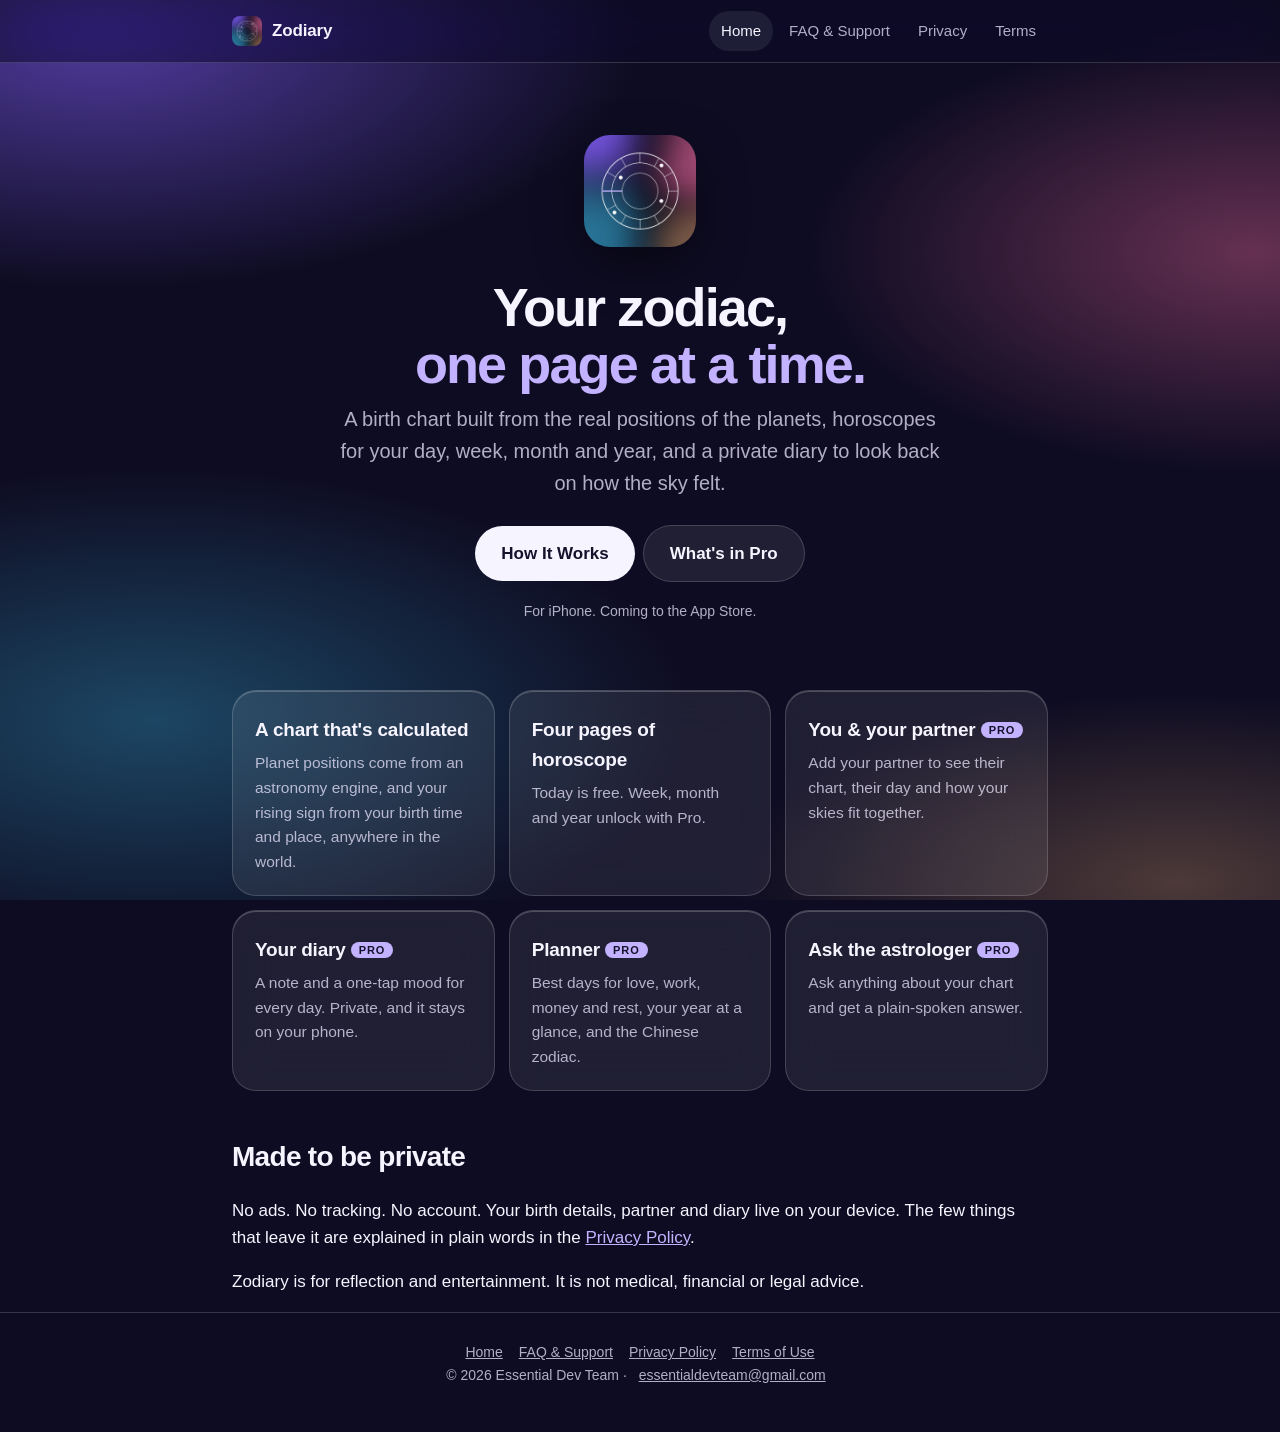
==== index.html @ e6db09e1 "Zodiary website: home, privacy policy, terms, FAQ and support Co-Authored-By: Claude Sonnet 5.5 <nor" ====
<!doctype html>
<html lang="en"><head><meta charset="utf-8"><meta name="viewport" content="width=device-width, initial-scale=1">
<title>Zodiary: your zodiac, one page at a time</title><meta name="description" content="Birth chart, daily, weekly, monthly and yearly horoscopes, compatibility with your partner, and a private daily diary. For iPhone.">
<meta name="color-scheme" content="dark"><meta name="theme-color" content="#0e0c22">
<link rel="icon" href="favicon.png"><link rel="apple-touch-icon" href="icon.png"><link rel="stylesheet" href="style.css">
</head><body>
<header class="top"><div class="wrap"><a class="brand" href="index.html"><img src="icon.png" alt=""><span>Zodiary</span></a><nav><a href="index.html" class=on>Home</a><a href="faq.html">FAQ & Support</a><a href="privacy.html">Privacy</a><a href="terms.html">Terms</a></nav></div></header>

<main class="wrap">
<div class="hero"><img class="icon" src="icon.png" alt="Zodiary app icon">
<h1>Your zodiac,<span>one page at a time.</span></h1>
<p class="lead">A birth chart built from the real positions of the planets, horoscopes for your day, week, month and year, and a private diary to look back on how the sky felt.</p>
<a class="btn" href="faq.html">How It Works</a><a class="btn ghost" href="faq.html#pro">What's in Pro</a>
<p class="note">For iPhone. Coming to the App Store.</p></div>
<section><div class="grid">
<div class="card"><h3>A chart that's calculated</h3><p>Planet positions come from an astronomy engine, and your rising sign from your birth time and place, anywhere in the world.</p></div>
<div class="card"><h3>Four pages of horoscope</h3><p>Today is free. Week, month and year unlock with Pro.</p></div>
<div class="card"><h3>You &amp; your partner <span class="pro">PRO</span></h3><p>Add your partner to see their chart, their day and how your skies fit together.</p></div>
<div class="card"><h3>Your diary <span class="pro">PRO</span></h3><p>A note and a one-tap mood for every day. Private, and it stays on your phone.</p></div>
<div class="card"><h3>Planner <span class="pro">PRO</span></h3><p>Best days for love, work, money and rest, your year at a glance, and the Chinese zodiac.</p></div>
<div class="card"><h3>Ask the astrologer <span class="pro">PRO</span></h3><p>Ask anything about your chart and get a plain-spoken answer.</p></div>
</div>
<h2>Made to be private</h2>
<p>No ads. No tracking. No account. Your birth details, partner and diary live on your device. The few things that leave it are explained in plain words in the <a href="privacy.html">Privacy Policy</a>.</p>
<p>Zodiary is for reflection and entertainment. It is not medical, financial or legal advice.</p>
</section></main>
<footer><div class="wrap"><a href="index.html">Home</a><a href="faq.html">FAQ &amp; Support</a><a href="privacy.html">Privacy Policy</a><a href="terms.html">Terms of Use</a><br>© 2026 Essential Dev Team · <a href="mailto:essentialdevteam@gmail.com">essentialdevteam@gmail.com</a></div></footer>
</body></html>
---- style.css ----
:root{--bg:#0e0c22;--ink:#f6f4ff;--mute:rgba(236,232,255,.74);--line:rgba(255,255,255,.16);--card:rgba(255,255,255,.08);--acc:#c3b2ff;--accInk:#15122b}
*{box-sizing:border-box}html{scroll-behavior:smooth}
body{margin:0;color:var(--ink);font:17px/1.6 -apple-system,BlinkMacSystemFont,"SF Pro Text","Segoe UI",Roboto,sans-serif;background:var(--bg);min-height:100vh;
background-image:radial-gradient(60% 40% at 8% 4%,rgba(132,96,255,.55),transparent 70%),radial-gradient(50% 35% at 98% 28%,rgba(255,112,166,.36),transparent 70%),radial-gradient(60% 40% at 12% 80%,rgba(56,182,226,.34),transparent 70%),radial-gradient(50% 30% at 92% 98%,rgba(255,186,120,.26),transparent 70%);background-attachment:fixed}
a{color:var(--acc)}a:hover{opacity:.85}
.wrap{max-width:860px;margin:0 auto;padding:0 22px}
header.top{position:sticky;top:0;z-index:10;backdrop-filter:blur(22px) saturate(170%);-webkit-backdrop-filter:blur(22px) saturate(170%);background:rgba(14,12,34,.55);border-bottom:1px solid var(--line)}
header.top .wrap{display:flex;align-items:center;justify-content:space-between;gap:14px;height:62px}
.brand{display:flex;align-items:center;gap:10px;color:var(--ink);text-decoration:none;font-weight:650;letter-spacing:-.01em}
.brand img{width:30px;height:30px;border-radius:8px}
nav{display:flex;gap:4px;flex-wrap:wrap}nav a{color:var(--mute);text-decoration:none;padding:8px 12px;border-radius:999px;font-size:15px}
nav a.on,nav a:hover{color:var(--ink);background:var(--card)}
.hero{text-align:center;padding:72px 0 36px}
.hero .icon{width:112px;height:112px;border-radius:26px;box-shadow:0 18px 50px rgba(0,0,0,.45)}
h1{font-size:clamp(34px,6vw,54px);line-height:1.05;letter-spacing:-.035em;margin:24px 0 10px}
h1 span{display:block;color:var(--acc)}
.lead{font-size:20px;color:var(--mute);max-width:620px;margin:0 auto 26px}
.btn{display:inline-block;padding:14px 26px;border-radius:999px;background:var(--ink);color:var(--accInk);font-weight:650;text-decoration:none}
.btn.ghost{background:var(--card);color:var(--ink);border:1px solid var(--line);margin-left:8px}
.note{color:var(--mute);font-size:14px;margin-top:18px}
.grid{display:grid;grid-template-columns:repeat(auto-fit,minmax(240px,1fr));gap:14px;margin:18px 0 40px}
.card{background:var(--card);border:1px solid var(--line);border-radius:24px;padding:20px 22px;backdrop-filter:blur(20px);-webkit-backdrop-filter:blur(20px);box-shadow:inset 0 1px 0 rgba(255,255,255,.22)}
.card h3{margin:.2em 0 .3em;font-size:19px;letter-spacing:-.01em}.card p{margin:0;color:var(--mute);font-size:15.5px}
.pro{font-size:11px;font-weight:700;letter-spacing:.08em;padding:2px 8px;border-radius:999px;background:var(--acc);color:var(--accInk);vertical-align:middle}
h2{font-size:28px;letter-spacing:-.025em;margin:44px 0 12px}
main.doc{padding:44px 0 70px}main.doc h1{font-size:40px;margin:0 0 6px}main.doc h2{font-size:22px;margin:34px 0 8px;letter-spacing:-.015em}
main.doc p,main.doc li{color:rgba(246,244,255,.9)}main.doc li{margin:5px 0}
.meta{color:var(--mute);font-size:14px;margin:0 0 24px}
table{width:100%;border-collapse:collapse;margin:12px 0;font-size:15px}th,td{text-align:left;padding:10px 12px;border-bottom:1px solid var(--line);vertical-align:top}th{color:var(--mute);font-weight:600}
details{background:var(--card);border:1px solid var(--line);border-radius:18px;padding:4px 18px;margin:10px 0}
summary{cursor:pointer;font-weight:620;padding:14px 0;list-style:none}summary::-webkit-details-marker{display:none}
summary::after{content:"+";float:right;color:var(--acc);font-size:22px;line-height:1}details[open] summary::after{content:"–"}
details p{margin:0 0 16px;color:var(--mute)}
.toc{display:flex;flex-wrap:wrap;gap:8px;margin:0 0 20px}.toc a{font-size:14px;padding:6px 12px;border-radius:999px;background:var(--card);border:1px solid var(--line);text-decoration:none;color:var(--ink)}
footer{border-top:1px solid var(--line);padding:28px 0 46px;color:var(--mute);font-size:14px;text-align:center}footer a{color:var(--mute);margin:0 8px}
code{background:rgba(255,255,255,.1);padding:2px 6px;border-radius:6px;font-size:.92em}
@media (max-width:560px){nav a{padding:6px 9px;font-size:14px}.hero{padding-top:48px}.btn.ghost{margin:10px 0 0}}
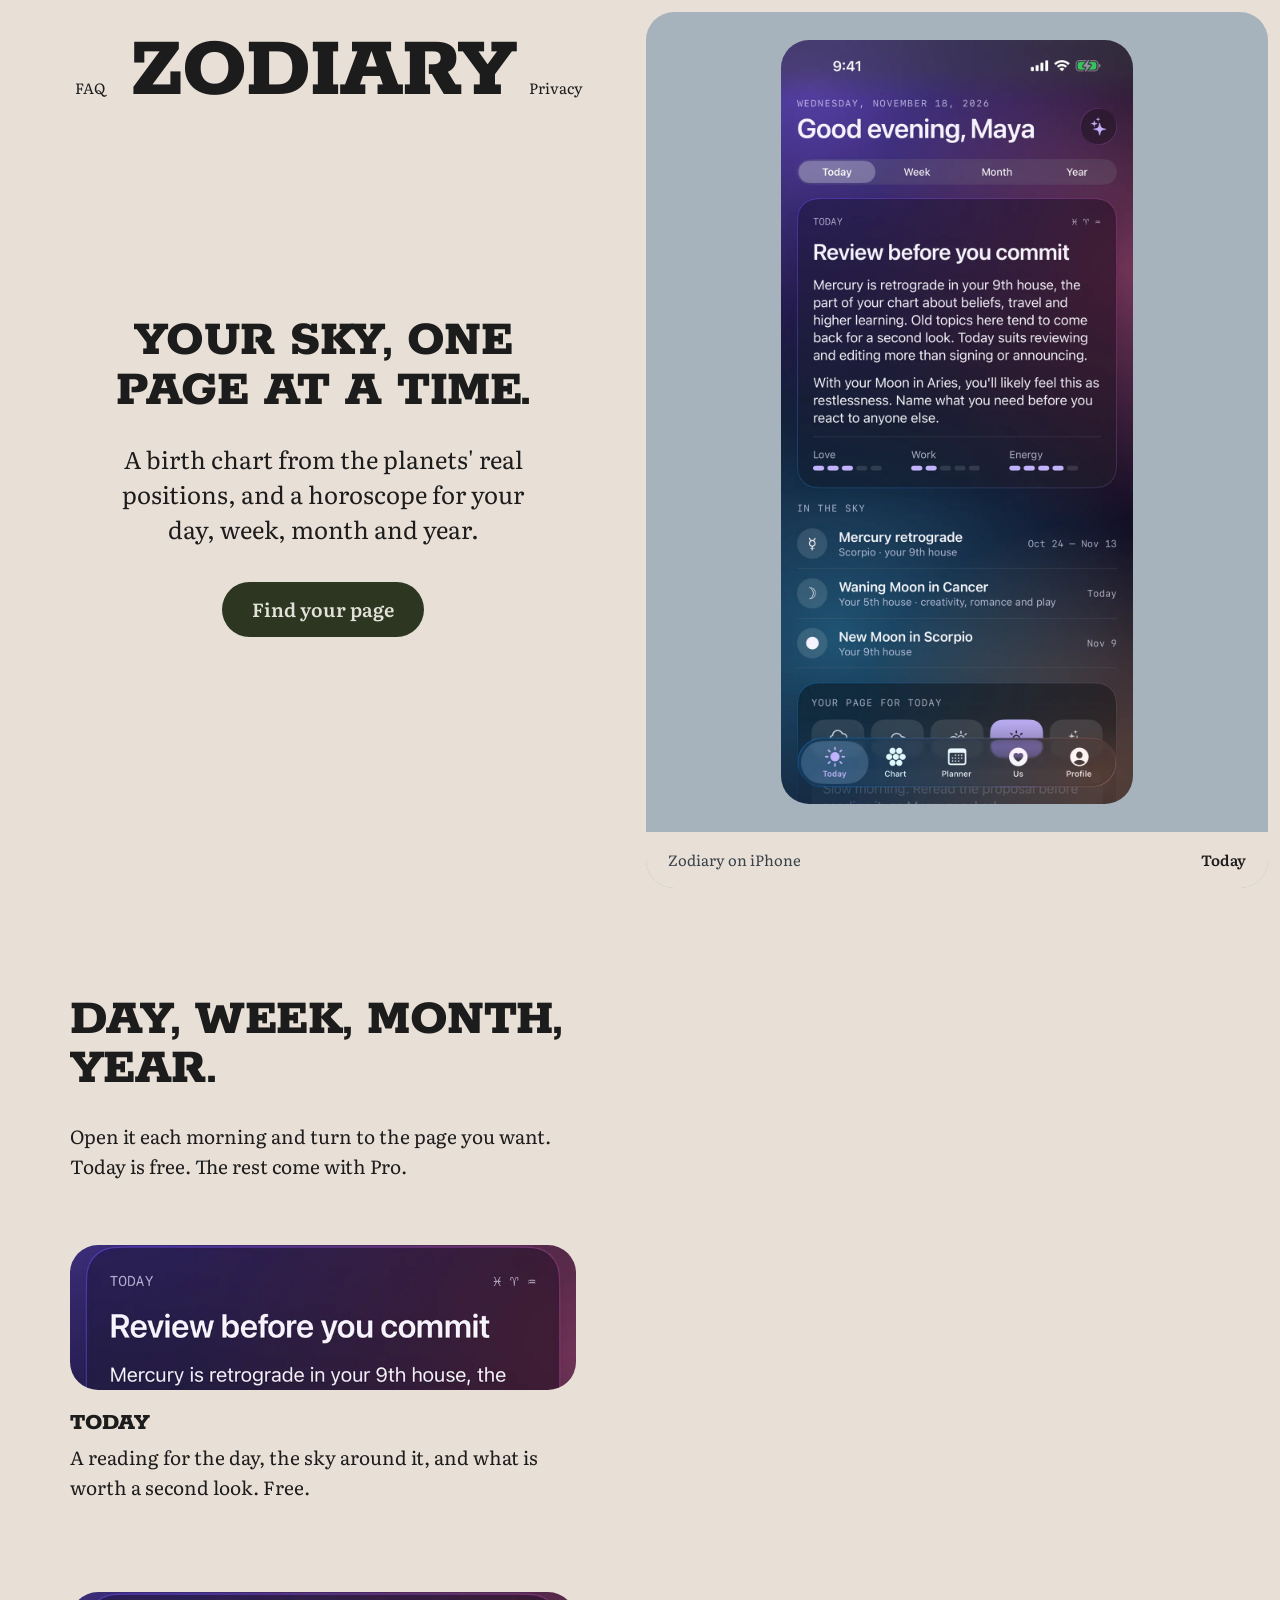
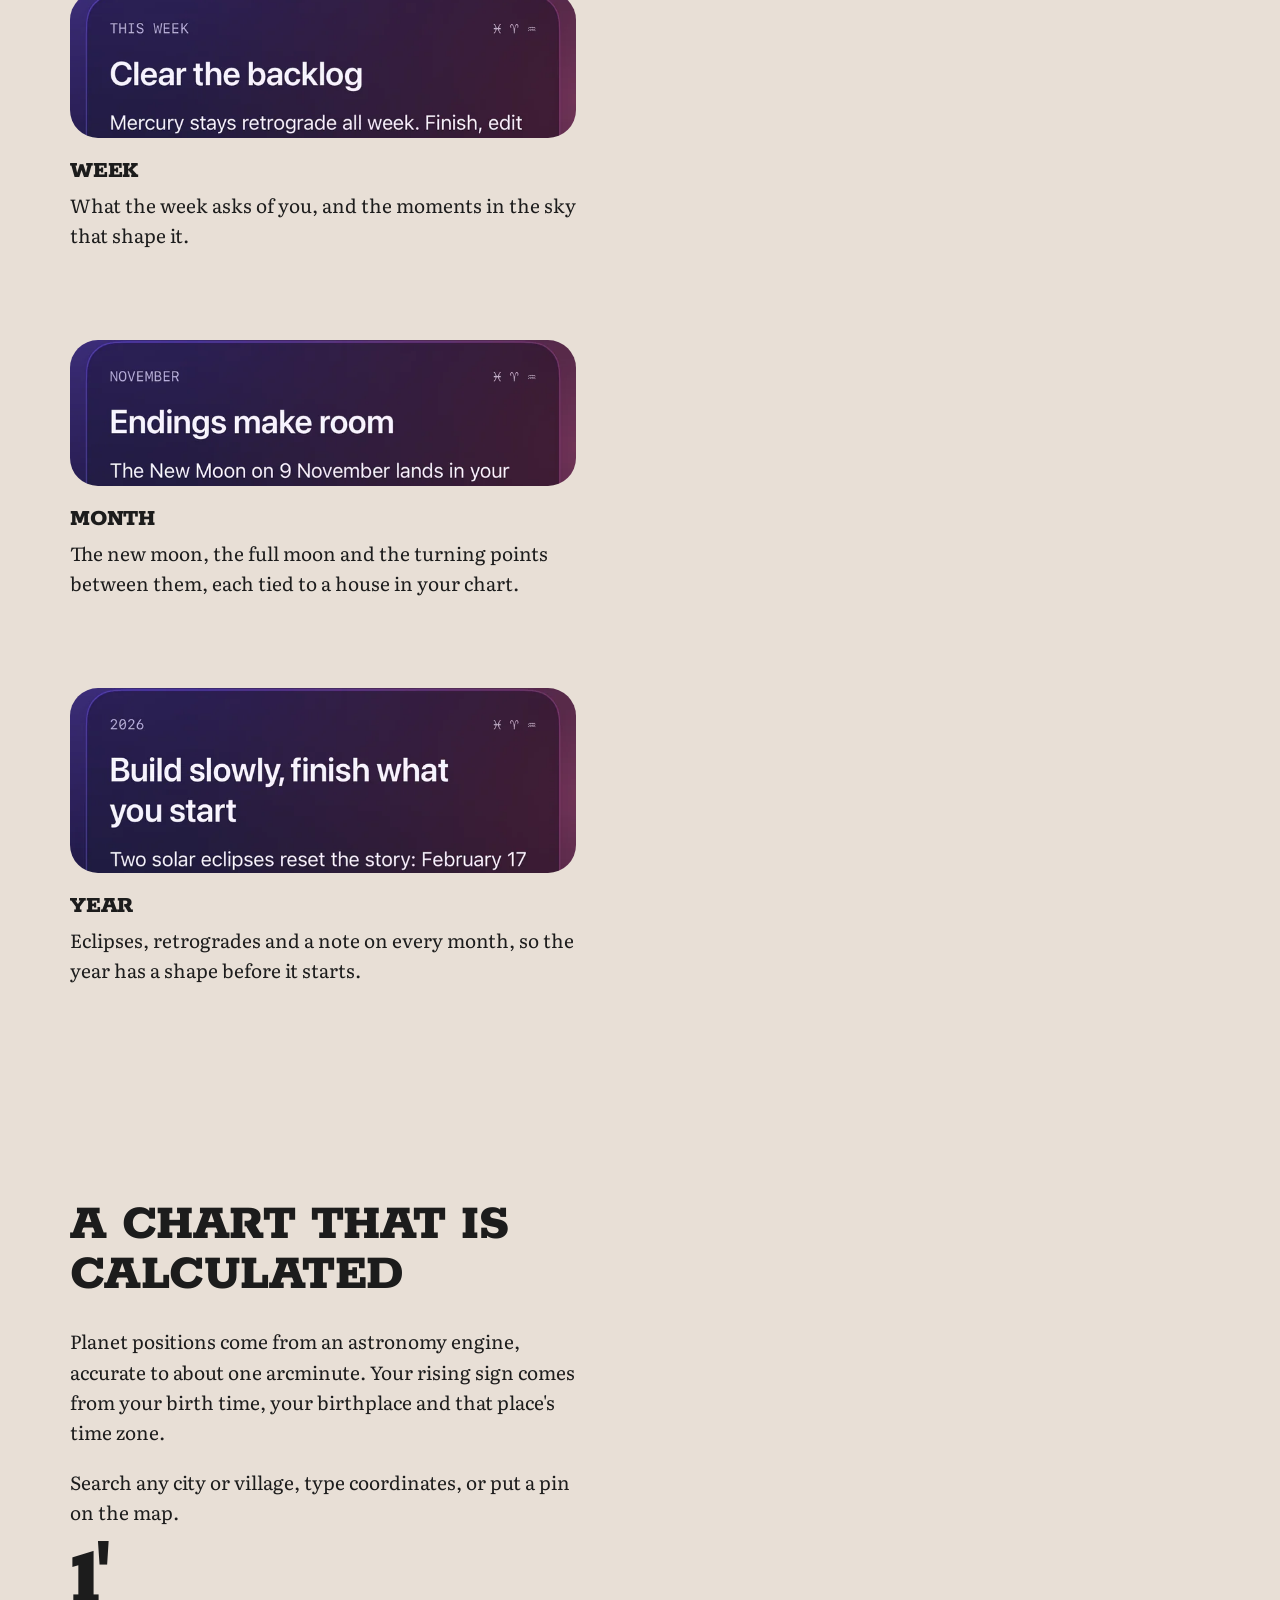
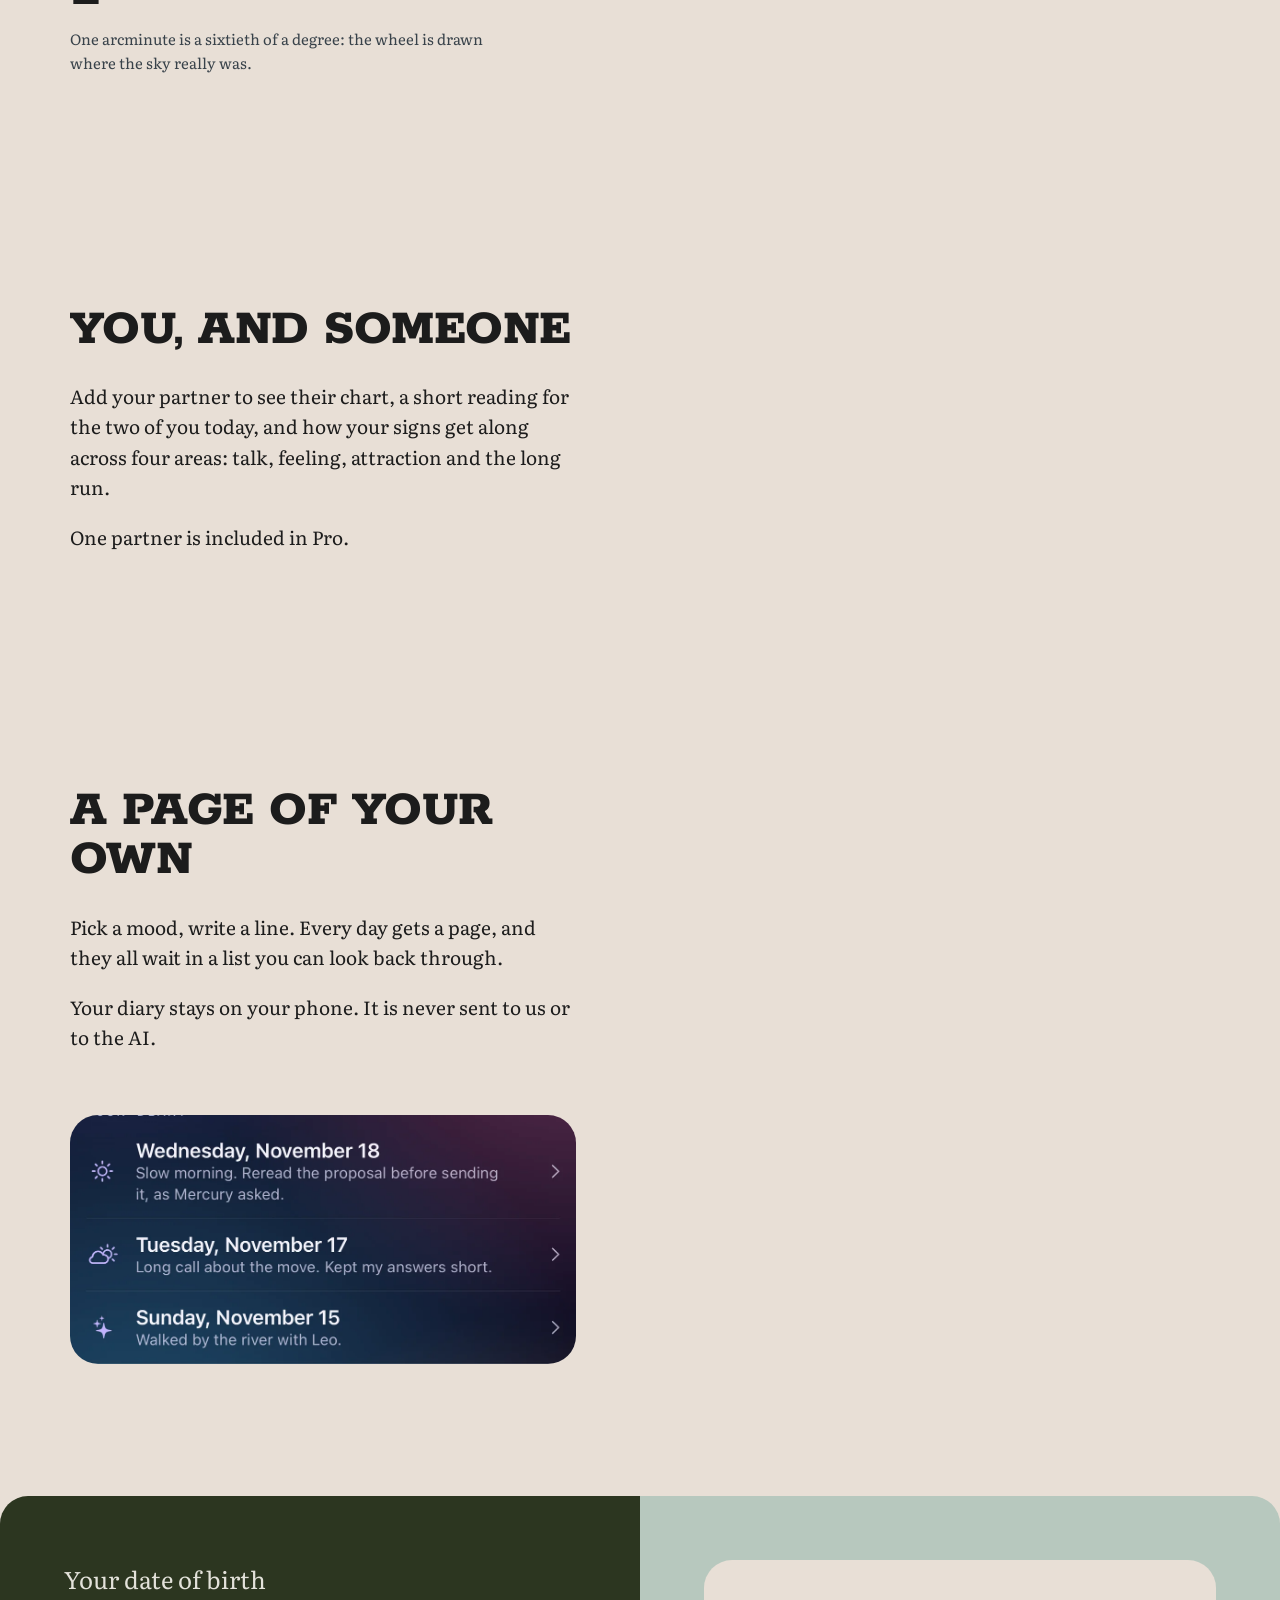
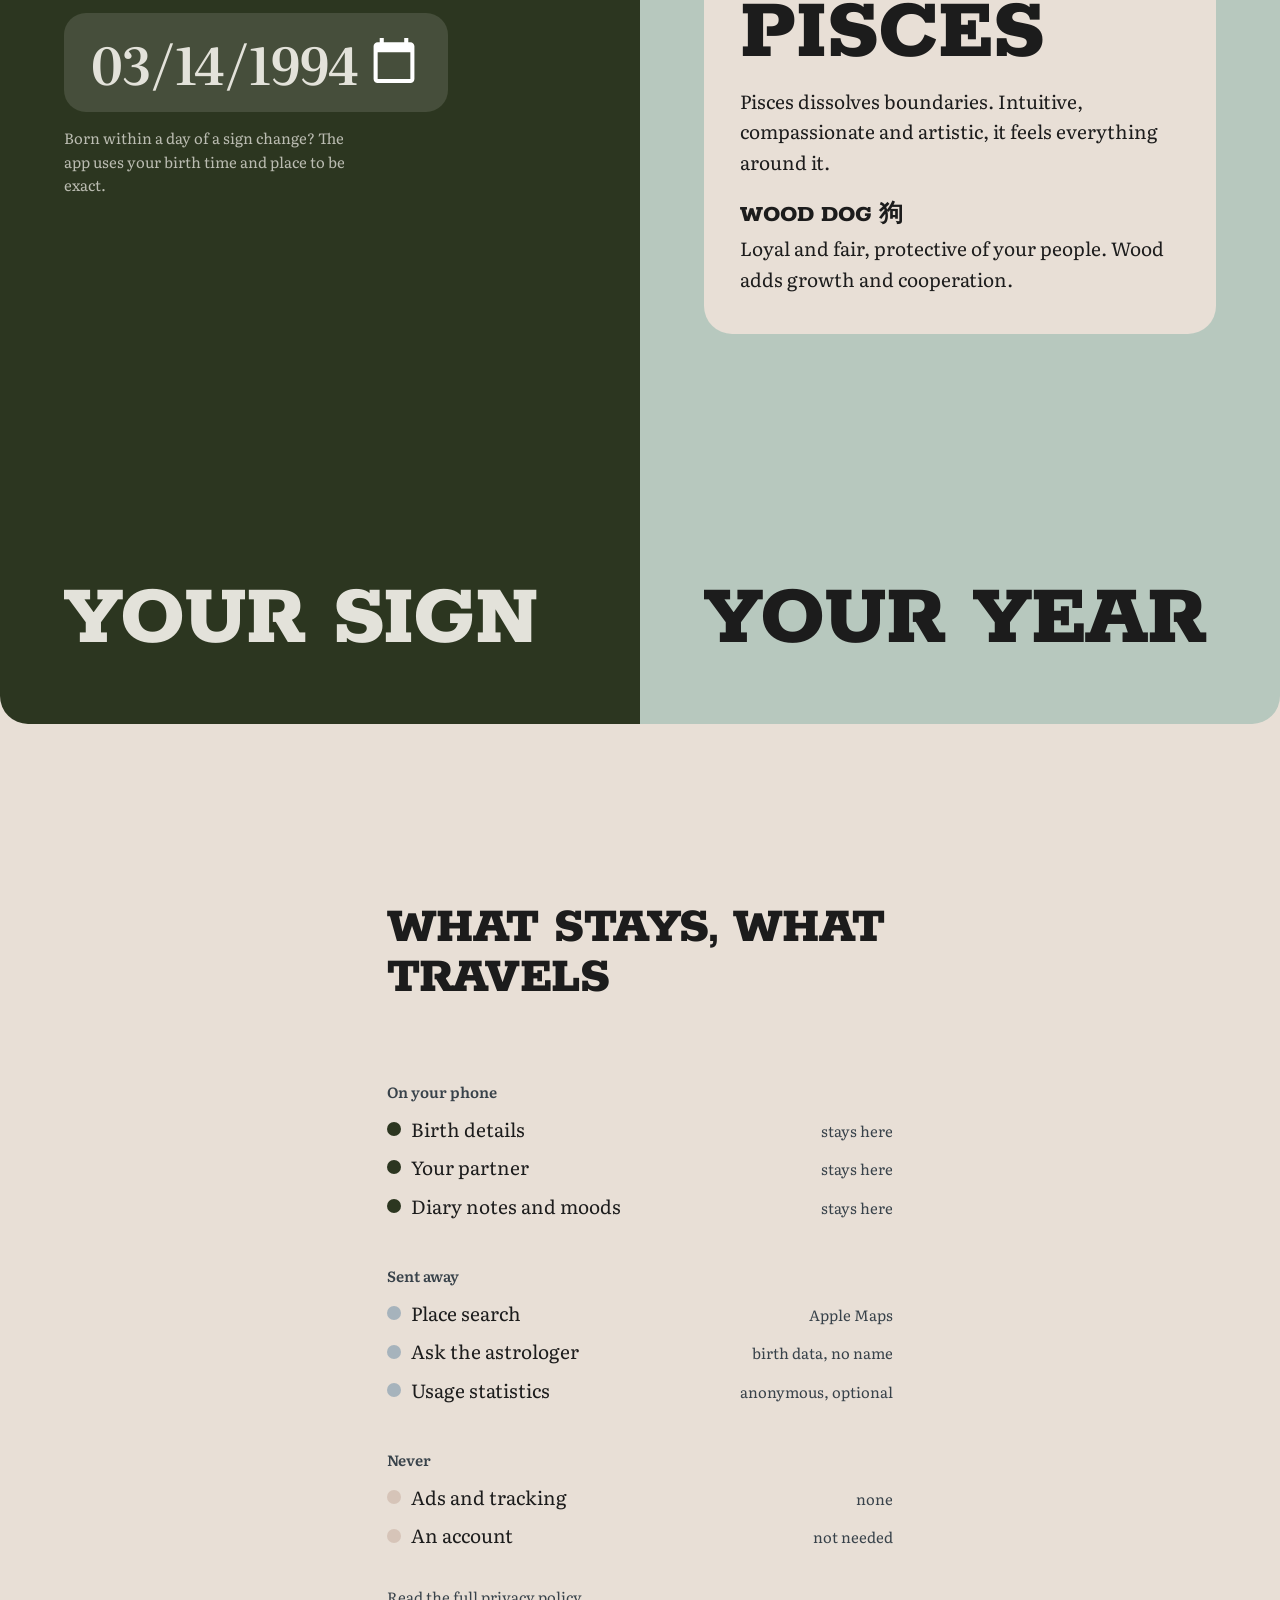
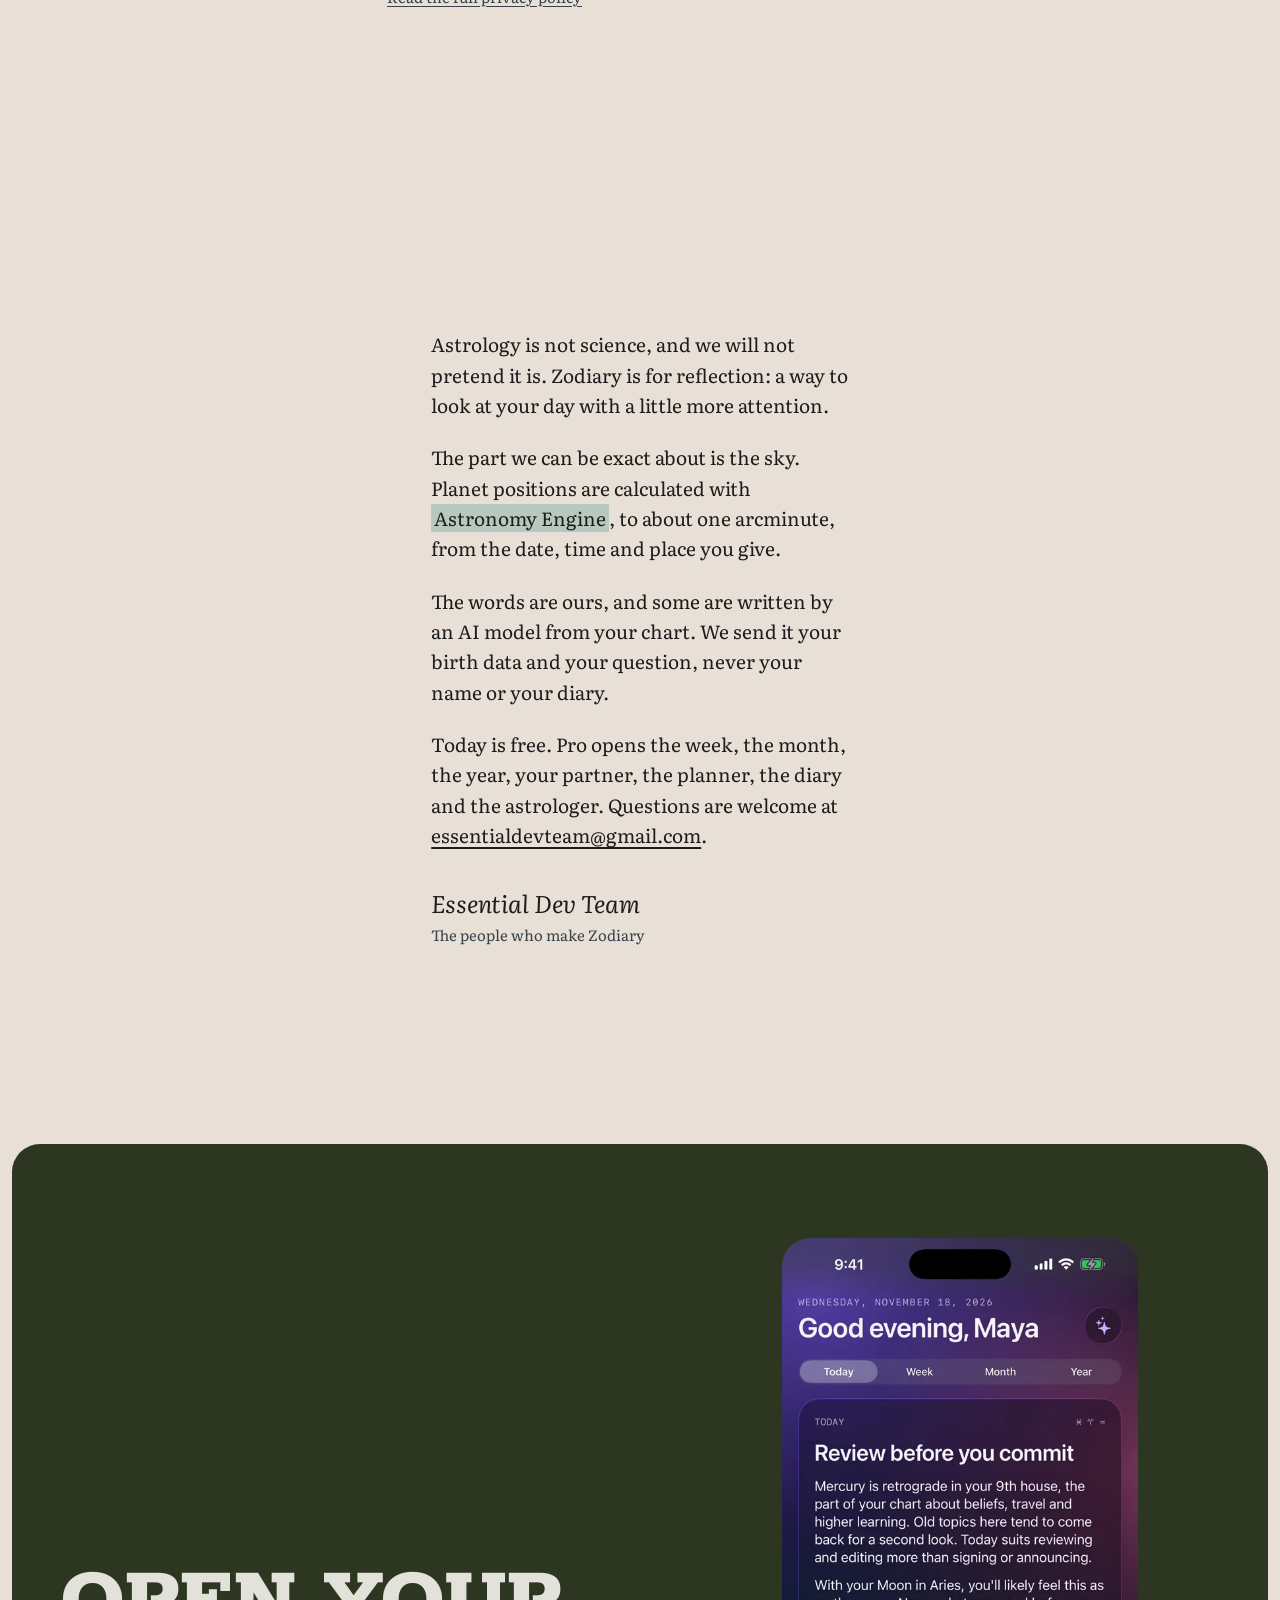
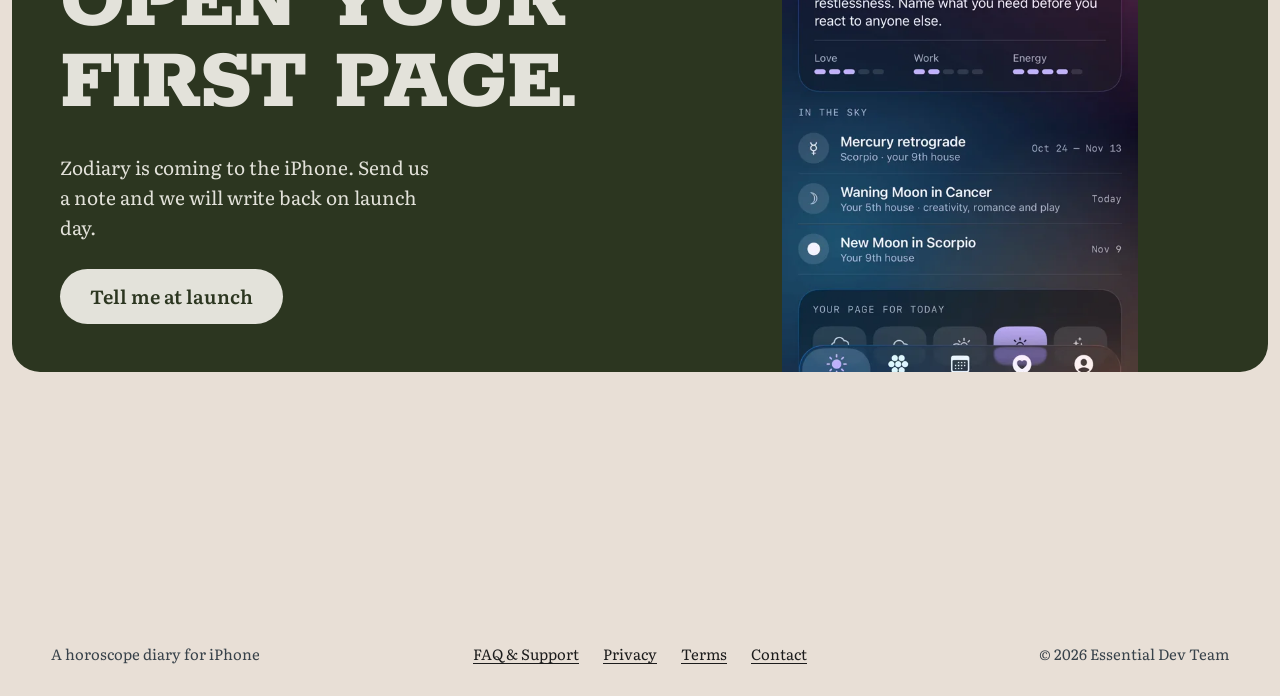
==== commit 8b0d2e75: "Redesign: split-stage landing with real app screenshots, live sign finder, motion; legal pages resty" ====
--- a/index.html
+++ b/index.html
@@ -1,28 +1,151 @@
 <!doctype html>
-<html lang="en"><head><meta charset="utf-8"><meta name="viewport" content="width=device-width, initial-scale=1">
-<title>Zodiary: your zodiac, one page at a time</title><meta name="description" content="Birth chart, daily, weekly, monthly and yearly horoscopes, compatibility with your partner, and a private daily diary. For iPhone.">
-<meta name="color-scheme" content="dark"><meta name="theme-color" content="#0e0c22">
-<link rel="icon" href="favicon.png"><link rel="apple-touch-icon" href="icon.png"><link rel="stylesheet" href="style.css">
-</head><body>
-<header class="top"><div class="wrap"><a class="brand" href="index.html"><img src="icon.png" alt=""><span>Zodiary</span></a><nav><a href="index.html" class=on>Home</a><a href="faq.html">FAQ & Support</a><a href="privacy.html">Privacy</a><a href="terms.html">Terms</a></nav></div></header>
+<html lang="en">
+<head>
+<meta charset="utf-8">
+<meta name="viewport" content="width=device-width, initial-scale=1">
+<title>Zodiary: your sky, one page at a time</title>
+<meta name="description" content="A birth chart from the planets' real positions, and a horoscope for your day, week, month and year. A private diary, and your partner's chart. For iPhone.">
+<meta name="theme-color" content="#a6b3bc">
+<meta property="og:title" content="Zodiary: your sky, one page at a time">
+<meta property="og:description" content="A birth chart from the planets' real positions, and horoscopes as four diary pages. For iPhone.">
+<meta property="og:image" content="https://snrgwa-bot.github.io/zodiary-site/img/day.webp">
+<link rel="icon" href="favicon.png"><link rel="apple-touch-icon" href="icon.png">
+<link rel="preconnect" href="https://fonts.googleapis.com"><link rel="preconnect" href="https://fonts.gstatic.com" crossorigin>
+<link href="https://fonts.googleapis.com/css2?family=Rokkitt:wght@800&family=Literata:ital,wght@0,400;0,600;1,400&display=swap" rel="stylesheet">
+<link rel="stylesheet" href="style.css">
+<link rel="stylesheet" href="home.css">
+<script src="home.js" defer></script>
+</head>
+<body class="home">
 
-<main class="wrap">
-<div class="hero"><img class="icon" src="icon.png" alt="Zodiary app icon">
-<h1>Your zodiac,<span>one page at a time.</span></h1>
-<p class="lead">A birth chart built from the real positions of the planets, horoscopes for your day, week, month and year, and a private diary to look back on how the sky felt.</p>
-<a class="btn" href="faq.html">How It Works</a><a class="btn ghost" href="faq.html#pro">What's in Pro</a>
-<p class="note">For iPhone. Coming to the App Store.</p></div>
-<section><div class="grid">
-<div class="card"><h3>A chart that's calculated</h3><p>Planet positions come from an astronomy engine, and your rising sign from your birth time and place, anywhere in the world.</p></div>
-<div class="card"><h3>Four pages of horoscope</h3><p>Today is free. Week, month and year unlock with Pro.</p></div>
-<div class="card"><h3>You &amp; your partner <span class="pro">PRO</span></h3><p>Add your partner to see their chart, their day and how your skies fit together.</p></div>
-<div class="card"><h3>Your diary <span class="pro">PRO</span></h3><p>A note and a one-tap mood for every day. Private, and it stays on your phone.</p></div>
-<div class="card"><h3>Planner <span class="pro">PRO</span></h3><p>Best days for love, work, money and rest, your year at a glance, and the Chinese zodiac.</p></div>
-<div class="card"><h3>Ask the astrologer <span class="pro">PRO</span></h3><p>Ask anything about your chart and get a plain-spoken answer.</p></div>
+<div class="split">
+  <div class="col">
+    <section class="menu" data-stage="day" data-label="Today">
+      <div class="top"><a href="faq.html">FAQ</a><a class="wordmark" href="./" aria-label="Zodiary">Zodiary</a><a href="privacy.html">Privacy</a></div>
+      <div class="mid">
+        <h1 class="rise">Your sky, one page at a time.</h1>
+        <p class="lead rise" style="--d:.12s">A birth chart from the planets' real positions, and a horoscope for your day, week, month and year.</p>
+        <a class="btn rise" style="--d:.24s" href="#find">Find your page</a>
+      </div>
+    </section>
+
+    <section class="block" id="pages" data-stage="day" data-label="Today">
+      <h2 class="rise">Day, week, month, year.</h2>
+      <p class="rise" style="--d:.1s">Open it each morning and turn to the page you want. Today is free. The rest come with Pro.</p>
+      <div class="mods">
+        <article class="mod" data-stage="day" data-label="Today">
+          <div class="proof rise"><img src="img/p-day.webp" width="760" height="329" alt="The Today page in Zodiary: a reading titled Review before you commit" loading="lazy"></div>
+          <div class="rise" style="--d:.1s"><h3>Today</h3><p>A reading for the day, the sky around it, and what is worth a second look. Free.</p></div>
+        </article>
+        <article class="mod" data-stage="week" data-label="Week">
+          <div class="proof rise"><img src="img/p-week.webp" width="760" height="329" alt="The Week page: a reading titled Clear the backlog" loading="lazy"></div>
+          <div class="rise" style="--d:.1s"><h3>Week</h3><p>What the week asks of you, and the moments in the sky that shape it.</p></div>
+        </article>
+        <article class="mod" data-stage="month" data-label="Month">
+          <div class="proof rise"><img src="img/p-month.webp" width="760" height="329" alt="The Month page: a reading titled Endings make room" loading="lazy"></div>
+          <div class="rise" style="--d:.1s"><h3>Month</h3><p>The new moon, the full moon and the turning points between them, each tied to a house in your chart.</p></div>
+        </article>
+        <article class="mod" data-stage="year" data-label="Year">
+          <div class="proof rise"><img src="img/p-year.webp" width="760" height="329" alt="The Year page: a reading titled Build slowly, finish what you start" loading="lazy"></div>
+          <div class="rise" style="--d:.1s"><h3>Year</h3><p>Eclipses, retrogrades and a note on every month, so the year has a shape before it starts.</p></div>
+        </article>
+      </div>
+    </section>
+
+    <section class="block" id="chart" data-stage="chart" data-label="Chart">
+      <h2 class="rise">A chart that is calculated</h2>
+      <p class="rise" style="--d:.1s">Planet positions come from an astronomy engine, accurate to about one arcminute. Your rising sign comes from your birth time, your birthplace and that place's time zone.</p>
+      <p class="rise" style="--d:.2s">Search any city or village, type coordinates, or put a pin on the map.</p>
+      <div class="rise" style="--d:.3s"><div class="fact" aria-hidden="true">1′</div><p class="small">One arcminute is a sixtieth of a degree: the wheel is drawn where the sky really was.</p></div>
+    </section>
+
+    <section class="block" id="us" data-stage="us" data-label="Us">
+      <h2 class="rise">You, and someone</h2>
+      <p class="rise" style="--d:.1s">Add your partner to see their chart, a short reading for the two of you today, and how your signs get along across four areas: talk, feeling, attraction and the long run.</p>
+      <p class="rise" style="--d:.2s">One partner is included in Pro.</p>
+    </section>
+
+    <section class="block" id="diary" data-stage="diary" data-label="Diary">
+      <h2 class="rise">A page of your own</h2>
+      <p class="rise" style="--d:.1s">Pick a mood, write a line. Every day gets a page, and they all wait in a list you can look back through.</p>
+      <p class="rise" style="--d:.2s">Your diary stays on your phone. It is never sent to us or to the AI.</p>
+      <div class="mods"><article class="mod"><div class="proof rise"><img src="img/diary-list.webp" width="1100" height="541" alt="The diary list in Zodiary: three days, each with a mood and a note" loading="lazy"></div></article></div>
+    </section>
+  </div>
+
+  <aside class="stage" aria-hidden="true">
+    <figure data-k="day" data-label="Today" class="on"><img src="img/day.webp" width="880" height="1912" alt=""></figure>
+    <figure data-k="week" data-label="Week"><img src="img/week.webp" width="880" height="1912" alt="" loading="lazy"></figure>
+    <figure data-k="month" data-label="Month"><img src="img/month.webp" width="880" height="1912" alt="" loading="lazy"></figure>
+    <figure data-k="year" data-label="Year"><img src="img/year.webp" width="880" height="1912" alt="" loading="lazy"></figure>
+    <figure data-k="chart" data-label="Chart"><img src="img/chart.webp" width="880" height="1912" alt="" loading="lazy"></figure>
+    <figure data-k="us" data-label="Us"><img src="img/us.webp" width="880" height="1912" alt="" loading="lazy"></figure>
+    <figure data-k="diary" data-label="Diary" class="frag"><img src="img/diary.webp" width="1100" height="636" alt="" loading="lazy"></figure>
+    <div class="cap"><span>Zodiary on iPhone</span><b>Today</b></div>
+  </aside>
 </div>
-<h2>Made to be private</h2>
-<p>No ads. No tracking. No account. Your birth details, partner and diary live on your device. The few things that leave it are explained in plain words in the <a href="privacy.html">Privacy Policy</a>.</p>
-<p>Zodiary is for reflection and entertainment. It is not medical, financial or legal advice.</p>
-</section></main>
-<footer><div class="wrap"><a href="index.html">Home</a><a href="faq.html">FAQ &amp; Support</a><a href="privacy.html">Privacy Policy</a><a href="terms.html">Terms of Use</a><br>© 2026 Essential Dev Team · <a href="mailto:essentialdevteam@gmail.com">essentialdevteam@gmail.com</a></div></footer>
-</body></html>+
+<section class="find" id="find" aria-labelledby="find-h">
+  <div class="in">
+    <div>
+      <label for="dob">Your date of birth</label>
+      <input id="dob" type="date" value="1994-03-14" min="1900-01-01" max="2026-12-31">
+      <p class="hint">Born within a day of a sign change? The app uses your birth time and place to be exact.</p>
+    </div>
+    <h2 class="h" id="find-h">Your sign</h2>
+  </div>
+  <div class="out">
+    <div class="result" id="result" data-ui aria-live="polite">
+      <p class="sign">Pisces</p>
+      <p class="core">Pisces dissolves boundaries. Intuitive, compassionate and artistic, it feels everything around it.</p>
+      <p class="animal">Wood Dog 狗</p>
+      <p class="atxt">Loyal and fair, protective of your people. Wood adds growth and cooperation.</p>
+    </div>
+    <h2 class="h">Your year</h2>
+  </div>
+</section>
+
+<section class="block" id="private" data-stage="diary" data-label="Private" style="margin-top:clamp(40px,8svh,100px)">
+  <h2 class="rise">What stays, what travels</h2>
+  <ul class="rows rise" style="--d:.1s">
+    <li role="presentation" style="display:block"><h3>On your phone</h3></li>
+    <li><i></i><b>Birth details</b><span>stays here</span></li>
+    <li><i></i><b>Your partner</b><span>stays here</span></li>
+    <li><i></i><b>Diary notes and moods</b><span>stays here</span></li>
+    <li role="presentation" style="display:block"><h3>Sent away</h3></li>
+    <li class="out"><i></i><b>Place search</b><span>Apple Maps</span></li>
+    <li class="out"><i></i><b>Ask the astrologer</b><span>birth data, no name</span></li>
+    <li class="out"><i></i><b>Usage statistics</b><span>anonymous, optional</span></li>
+    <li role="presentation" style="display:block"><h3>Never</h3></li>
+    <li class="no"><i></i><b>Ads and tracking</b><span>none</span></li>
+    <li class="no"><i></i><b>An account</b><span>not needed</span></li>
+  </ul>
+  <p class="small rise" style="--d:.2s;margin-top:2em"><a href="privacy.html">Read the full privacy policy</a></p>
+</section>
+
+<section class="letter" aria-label="A note from the makers">
+  <p class="rise">Astrology is not science, and we will not pretend it is. Zodiary is for reflection: a way to look at your day with a little more attention.</p>
+  <p class="rise" style="--d:.08s">The part we can be exact about is the sky. Planet positions are calculated with <mark>Astronomy Engine</mark>, to about one arcminute, from the date, time and place you give.</p>
+  <p class="rise" style="--d:.16s">The words are ours, and some are written by an AI model from your chart. We send it your birth data and your question, never your name or your diary.</p>
+  <p class="rise" style="--d:.24s">Today is free. Pro opens the week, the month, the year, your partner, the planner, the diary and the astrologer. Questions are welcome at <a href="mailto:essentialdevteam@gmail.com">essentialdevteam@gmail.com</a>.</p>
+  <p class="sign-off rise" style="--d:.32s">Essential Dev Team</p>
+  <p class="role rise" style="--d:.36s">The people who make Zodiary</p>
+</section>
+
+<section class="close" aria-labelledby="close-h">
+  <div class="l">
+    <h2 id="close-h" class="rise">Open your first page.</h2>
+    <p class="rise" style="--d:.1s">Zodiary is coming to the iPhone. Send us a note and we will write back on launch day.</p>
+    <a class="btn rise" style="--d:.2s" href="mailto:essentialdevteam@gmail.com?subject=Zodiary%20launch&amp;body=Please%20tell%20me%20when%20Zodiary%20is%20on%20the%20App%20Store.">Tell me at launch</a>
+  </div>
+  <div class="r"><video id="loop" src="img/pages.mp4" poster="img/pages-poster.webp" width="540" height="1174" muted loop playsinline preload="metadata" aria-label="Zodiary turning from the Today page to the Week, Month and Year pages"></video></div>
+</section>
+
+<footer class="foot">
+  <span>A horoscope diary for iPhone</span>
+  <nav aria-label="Footer"><a href="faq.html">FAQ &amp; Support</a><a href="privacy.html">Privacy</a><a href="terms.html">Terms</a><a href="mailto:essentialdevteam@gmail.com">Contact</a></nav>
+  <span>© 2026 Essential Dev Team</span>
+</footer>
+
+</body>
+</html>
--- a/style.css
+++ b/style.css
@@ -1,37 +1,49 @@
-:root{--bg:#0e0c22;--ink:#f6f4ff;--mute:rgba(236,232,255,.74);--line:rgba(255,255,255,.16);--card:rgba(255,255,255,.08);--acc:#c3b2ff;--accInk:#15122b}
-*{box-sizing:border-box}html{scroll-behavior:smooth}
-body{margin:0;color:var(--ink);font:17px/1.6 -apple-system,BlinkMacSystemFont,"SF Pro Text","Segoe UI",Roboto,sans-serif;background:var(--bg);min-height:100vh;
-background-image:radial-gradient(60% 40% at 8% 4%,rgba(132,96,255,.55),transparent 70%),radial-gradient(50% 35% at 98% 28%,rgba(255,112,166,.36),transparent 70%),radial-gradient(60% 40% at 12% 80%,rgba(56,182,226,.34),transparent 70%),radial-gradient(50% 30% at 92% 98%,rgba(255,186,120,.26),transparent 70%);background-attachment:fixed}
-a{color:var(--acc)}a:hover{opacity:.85}
-.wrap{max-width:860px;margin:0 auto;padding:0 22px}
-header.top{position:sticky;top:0;z-index:10;backdrop-filter:blur(22px) saturate(170%);-webkit-backdrop-filter:blur(22px) saturate(170%);background:rgba(14,12,34,.55);border-bottom:1px solid var(--line)}
-header.top .wrap{display:flex;align-items:center;justify-content:space-between;gap:14px;height:62px}
-.brand{display:flex;align-items:center;gap:10px;color:var(--ink);text-decoration:none;font-weight:650;letter-spacing:-.01em}
-.brand img{width:30px;height:30px;border-radius:8px}
-nav{display:flex;gap:4px;flex-wrap:wrap}nav a{color:var(--mute);text-decoration:none;padding:8px 12px;border-radius:999px;font-size:15px}
-nav a.on,nav a:hover{color:var(--ink);background:var(--card)}
-.hero{text-align:center;padding:72px 0 36px}
-.hero .icon{width:112px;height:112px;border-radius:26px;box-shadow:0 18px 50px rgba(0,0,0,.45)}
-h1{font-size:clamp(34px,6vw,54px);line-height:1.05;letter-spacing:-.035em;margin:24px 0 10px}
-h1 span{display:block;color:var(--acc)}
-.lead{font-size:20px;color:var(--mute);max-width:620px;margin:0 auto 26px}
-.btn{display:inline-block;padding:14px 26px;border-radius:999px;background:var(--ink);color:var(--accInk);font-weight:650;text-decoration:none}
-.btn.ghost{background:var(--card);color:var(--ink);border:1px solid var(--line);margin-left:8px}
-.note{color:var(--mute);font-size:14px;margin-top:18px}
-.grid{display:grid;grid-template-columns:repeat(auto-fit,minmax(240px,1fr));gap:14px;margin:18px 0 40px}
-.card{background:var(--card);border:1px solid var(--line);border-radius:24px;padding:20px 22px;backdrop-filter:blur(20px);-webkit-backdrop-filter:blur(20px);box-shadow:inset 0 1px 0 rgba(255,255,255,.22)}
-.card h3{margin:.2em 0 .3em;font-size:19px;letter-spacing:-.01em}.card p{margin:0;color:var(--mute);font-size:15.5px}
-.pro{font-size:11px;font-weight:700;letter-spacing:.08em;padding:2px 8px;border-radius:999px;background:var(--acc);color:var(--accInk);vertical-align:middle}
-h2{font-size:28px;letter-spacing:-.025em;margin:44px 0 12px}
-main.doc{padding:44px 0 70px}main.doc h1{font-size:40px;margin:0 0 6px}main.doc h2{font-size:22px;margin:34px 0 8px;letter-spacing:-.015em}
-main.doc p,main.doc li{color:rgba(246,244,255,.9)}main.doc li{margin:5px 0}
-.meta{color:var(--mute);font-size:14px;margin:0 0 24px}
-table{width:100%;border-collapse:collapse;margin:12px 0;font-size:15px}th,td{text-align:left;padding:10px 12px;border-bottom:1px solid var(--line);vertical-align:top}th{color:var(--mute);font-weight:600}
-details{background:var(--card);border:1px solid var(--line);border-radius:18px;padding:4px 18px;margin:10px 0}
-summary{cursor:pointer;font-weight:620;padding:14px 0;list-style:none}summary::-webkit-details-marker{display:none}
-summary::after{content:"+";float:right;color:var(--acc);font-size:22px;line-height:1}details[open] summary::after{content:"–"}
-details p{margin:0 0 16px;color:var(--mute)}
-.toc{display:flex;flex-wrap:wrap;gap:8px;margin:0 0 20px}.toc a{font-size:14px;padding:6px 12px;border-radius:999px;background:var(--card);border:1px solid var(--line);text-decoration:none;color:var(--ink)}
-footer{border-top:1px solid var(--line);padding:28px 0 46px;color:var(--mute);font-size:14px;text-align:center}footer a{color:var(--mute);margin:0 8px}
-code{background:rgba(255,255,255,.1);padding:2px 6px;border-radius:6px;font-size:.92em}
-@media (max-width:560px){nav a{padding:6px 9px;font-size:14px}.hero{padding-top:48px}.btn.ghost{margin:10px 0 0}}
+/* Zodiary site: shared tokens, legal pages */
+:root{
+  --bg:#a6b3bc; --surface:#b2bdc5; --paper:#e8dfd6; --ink:#1c1c1c; --muted:#38424a;
+  --accent:#2c3620; --accent-ink:#e3e2da;
+  --f2:#b7c8be; --f3:#d6c4b8; --f4:#2c3620;
+  --r:28px; --m:clamp(20px,4vw,56px);
+  --display:"Rokkitt","Rockwell","Roboto Slab",Georgia,serif;
+  --text:"Literata",Charter,"Iowan Old Style",Georgia,serif;
+  --s-small:clamp(.875rem,.85rem + .1vw,.9375rem);
+  --s-body:clamp(1.0625rem,1rem + .3vw,1.1875rem);
+  --s-lead:clamp(1.25rem,1.1rem + .7vw,1.5rem);
+  --s-head:clamp(2rem,1.3rem + 2.6vw,3.25rem);
+  --s-display:clamp(3rem,7vw,6.5rem);
+    --ease:cubic-bezier(.2,.7,.2,1);
+}
+*{box-sizing:border-box}
+html{scroll-behavior:smooth;-webkit-text-size-adjust:100%}
+body{margin:0;background:var(--paper);color:var(--ink);font:400 var(--s-body)/1.6 var(--text);-webkit-font-smoothing:antialiased}
+img{display:block;max-width:100%}
+a{color:inherit;text-underline-offset:.2em;text-decoration-thickness:.08em}
+a:hover{text-decoration-color:var(--accent)}
+:focus-visible{outline:3px solid var(--accent);outline-offset:3px;border-radius:6px}
+::selection{background:var(--accent);color:var(--accent-ink)}
+.display,h1,h2,h3{font-family:var(--display);font-weight:800;text-transform:uppercase;letter-spacing:-.01em;line-height:.95;margin:0}
+.btn{display:inline-block;background:var(--accent);color:var(--accent-ink);font:600 var(--s-body)/1 var(--text);padding:18px 30px;border-radius:999px;border:0;text-decoration:none;cursor:pointer;transition:transform .25s var(--ease),background .25s}
+.btn:hover{background:#3b4829}.btn:active{transform:scale(.97)}
+.small{font-size:var(--s-small);color:var(--muted)}
+/* legal pages */
+.bar{display:flex;justify-content:space-between;align-items:baseline;gap:20px;padding:22px var(--m);flex-wrap:wrap}
+.bar .mark{font:800 var(--s-lead)/1 var(--display);text-transform:uppercase;text-decoration:none;letter-spacing:-.01em}
+.bar nav{display:flex;gap:22px;flex-wrap:wrap;font-size:var(--s-small)}
+.bar nav a{text-decoration:none}.bar nav a:hover,.bar nav a[aria-current]{text-decoration:underline}
+main.doc{max-width:46rem;margin:0 auto;padding:clamp(32px,6vw,84px) var(--m) 96px}
+main.doc h1{font-size:var(--s-head);margin:0 0 .35em}
+main.doc h2{font-size:var(--s-lead);margin:2.3em 0 .5em;line-height:1}
+main.doc p,main.doc li{max-width:62ch}
+main.doc li{margin:.4em 0}
+.meta{color:var(--muted);font-size:var(--s-small);margin:0 0 2em}
+.toc{display:flex;flex-wrap:wrap;gap:8px;margin:0 0 1.5em}.toc a{font-size:var(--s-small);padding:8px 14px;border-radius:999px;background:var(--f3);text-decoration:none}.toc a:hover{background:var(--f2)}
+table{width:100%;border-collapse:collapse;margin:1em 0;font-size:var(--s-small)}th,td{text-align:left;padding:10px 12px;border-bottom:1px solid rgba(0,0,0,.16);vertical-align:top}th{color:var(--muted)}
+details{background:var(--f3);border-radius:20px;padding:2px 22px;margin:10px 0}
+details[open]{background:var(--f2)}
+summary{cursor:pointer;font-weight:600;padding:16px 0;list-style:none}summary::-webkit-details-marker{display:none}
+summary::after{content:"+";float:right;font-size:1.5rem;line-height:1}details[open] summary::after{content:"–"}
+details p{margin:0 0 18px;color:var(--muted)}
+.foot{padding:30vh var(--m) 30px;display:grid;grid-template-columns:1fr auto 1fr;gap:20px;font-size:var(--s-small);color:var(--muted)}
+.foot nav{display:flex;gap:24px;flex-wrap:wrap;justify-content:center}.foot nav a{color:var(--ink)}.foot span:last-child{text-align:right}
+@media(max-width:700px){.foot{grid-template-columns:1fr;padding-top:20vh;gap:8px}.foot nav{justify-content:flex-start}.foot span:last-child{text-align:left}}
+@media(prefers-reduced-motion:reduce){*{transition:none!important;animation:none!important}html{scroll-behavior:auto}}
--- a/home.css
+++ b/home.css
@@ -0,0 +1,86 @@
+/* Zodiary landing: the split stage */
+body.home{background:var(--paper)}
+.split{display:grid;grid-template-columns:minmax(0,1fr) minmax(0,1fr);gap:12px;padding:12px;align-items:start}
+.col{background:var(--paper);min-width:0}
+.stage{position:sticky;top:12px;height:calc(100svh - 24px);order:2;background:var(--bg);border-radius:var(--r);overflow:hidden}
+.stage figure{position:absolute;inset:0;margin:0;display:flex;align-items:center;justify-content:center;padding:28px 28px 84px;opacity:0;transform:translate(var(--tx,0px),var(--ty,0px));transition:opacity 1.2s var(--ease),transform .7s var(--ease)}
+.stage figure.on{opacity:1}
+.stage img{height:100%;width:auto;max-width:100%;object-fit:contain;border-radius:var(--r);transform:scale(1.03);transition:transform 2.4s var(--ease)}
+.stage figure.frag img{height:auto;width:min(100%,640px);max-height:100%}
+.stage figure.on img{transform:scale(1)}
+.stage .cap{position:absolute;left:0;right:0;bottom:0;background:var(--paper);height:56px;display:flex;justify-content:space-between;align-items:center;padding:0 22px;font-size:var(--s-small);color:var(--muted)}
+.stage .cap b{font-weight:600;color:var(--ink)}
+/* the menu sheet (hero) */
+.menu{min-height:calc(100svh - 24px);display:flex;flex-direction:column;align-items:center;text-align:center;padding:22px var(--m) 8svh}
+.menu .top{display:grid;grid-template-columns:1fr auto 1fr;align-items:baseline;width:100%;gap:12px;font-size:var(--s-small)}
+.menu .top a{text-decoration:none}.menu .top a:hover{text-decoration:underline}.menu .top a:last-child{justify-self:end}
+.wordmark{font:800 var(--s-display)/.85 var(--display);text-transform:uppercase;letter-spacing:-.01em;margin:0;text-decoration:none}
+.menu .mid{margin:auto 0;display:flex;flex-direction:column;align-items:center}
+.menu h1{font-size:var(--s-head);line-height:.95;max-width:17ch;margin:.55em 0 .5em}
+.menu .lead{font-size:var(--s-lead);line-height:1.45;max-width:30ch;margin:0 0 1.5em}
+/* reading blocks */
+.block{padding:clamp(72px,12svh,140px) var(--m);max-width:calc(46ch + 2 * var(--m));margin:0 auto}
+.block h2{font-size:var(--s-head);line-height:.95;margin:0 0 .5em;max-width:18ch}
+.block p{margin:0 0 1em;max-width:46ch}
+.mods{display:flex;flex-direction:column;gap:clamp(56px,10svh,110px);margin-top:clamp(40px,7svh,72px)}
+.mod{display:grid;grid-template-columns:minmax(0,1fr);gap:22px}
+.mod .proof{background:var(--surface);border-radius:var(--r);overflow:hidden}
+.mod .proof img{width:100%;height:auto}
+.mod h3{font-size:var(--s-lead);margin:0 0 .3em}
+.mod p{margin:0;color:var(--ink)}
+.fact{font:800 var(--s-display)/.8 var(--display);margin:.1em 0 .1em;letter-spacing:-.02em}
+/* full-width: find your page */
+.find{display:grid;grid-template-columns:1fr 1fr;min-height:92svh;margin:12px 0 0}
+.find .in{background:var(--f4);color:var(--accent-ink);padding:clamp(28px,5vw,72px);display:flex;flex-direction:column;justify-content:space-between;gap:48px;border-radius:var(--r) 0 0 var(--r)}
+.find .out{background:var(--f2);padding:clamp(28px,5vw,72px);display:flex;flex-direction:column;justify-content:space-between;gap:48px;border-radius:0 var(--r) var(--r) 0}
+.find label{display:block;font-size:var(--s-lead);margin:0 0 14px}
+.find input[type=date]{font:600 var(--s-head)/1.1 var(--text);color:var(--accent-ink);background:rgba(227,226,218,.14);border:0;border-radius:22px;padding:20px 26px;width:100%;max-width:min(100%,12ch);color-scheme:dark;transition:background .25s}
+.find input[type=date]:hover,.find input[type=date]:focus-visible{background:rgba(227,226,218,.24)}
+.find .hint{font-size:var(--s-small);color:rgba(227,226,218,.78);max-width:34ch;margin-top:14px}
+.find .h{font:800 var(--s-display)/.9 var(--display);text-transform:uppercase;margin:0}
+.result{background:var(--paper);border-radius:var(--r);padding:clamp(22px,3vw,36px);max-width:520px;color:var(--ink)}
+.result[data-ui] .sign{font:800 var(--s-display)/.85 var(--display);text-transform:uppercase;margin:0 0 .15em}
+.result .animal{font:800 var(--s-lead)/1 var(--display);text-transform:uppercase;margin:1.1em 0 .25em}
+.result p{margin:.2em 0;max-width:44ch}
+.result>*{transition:opacity .16s}.result.swap>*{opacity:0}
+/* privacy list */
+.rows{margin:2em 0 0;padding:0;list-style:none;max-width:520px}
+.rows h3{font:600 var(--s-small)/1 var(--text);text-transform:none;letter-spacing:0;color:var(--muted);margin:40px 0 6px}
+.rows li{display:grid;grid-template-columns:auto 1fr auto;align-items:baseline;gap:10px;min-height:38px;padding:4px 0}
+.rows i{width:14px;height:14px;border-radius:50%;background:var(--accent);align-self:center}
+.rows li.out i{background:var(--bg)}.rows li.no i{background:var(--f3)}
+.rows span{font-size:var(--s-small);color:var(--muted);text-align:right;font-variant-numeric:tabular-nums}
+.rows b{font-weight:400}
+/* letter */
+.letter{max-width:520px;margin:0 auto;padding:clamp(120px,22svh,200px) var(--m)}
+.letter p{margin:0 0 1.15em;font-size:var(--s-body);line-height:1.6}
+.letter mark{background:var(--f2);color:inherit;padding:0 .15em}
+.letter .sign-off{font-style:italic;font-size:var(--s-lead);margin:1.4em 0 0}
+.letter .role{font-size:var(--s-small);color:var(--muted);margin:0}
+/* closing */
+.close{background:var(--f4);color:var(--accent-ink);border-radius:var(--r);margin:0 12px;min-height:92svh;display:grid;grid-template-columns:6fr 6fr;gap:24px;overflow:hidden}
+.close .l{display:flex;flex-direction:column;justify-content:flex-end;padding:clamp(24px,4vw,48px);min-width:0}
+.close h2{font:800 var(--s-display)/.9 var(--display);text-transform:uppercase;margin:0 0 .3em}
+.close p{max-width:34ch;margin:0 0 1.4em}
+.close .btn{background:var(--accent-ink);color:var(--accent);align-self:flex-start}.close .btn:hover{background:#fff}
+.close .r{display:grid;place-items:end center;padding:clamp(24px,4vw,48px) clamp(24px,4vw,48px) 0}
+.close .r video{height:min(86svh,1000px);width:auto;max-width:100%;border-radius:var(--r) var(--r) 0 0;transform:translateY(40px);background:var(--accent)}
+/* motion: entrances */
+.js .rise{opacity:0;transform:translateY(26px);transition:opacity .9s var(--ease),transform .9s var(--ease);transition-delay:var(--d,0s)}
+.js .rise.in{opacity:1;transform:none}
+/* phone */
+@media (max-width:900px){
+  .split{display:flex;flex-direction:column;align-items:stretch;gap:0;padding:12px 12px 0}
+  .stage{order:-1;position:sticky;top:12px;height:56svh;z-index:0}
+  .stage figure{padding:18px 18px 18px}
+  .col{position:relative;z-index:1;margin-top:-5svh;border-radius:var(--r) var(--r) 0 0}
+  .menu{min-height:auto;padding-top:0;margin-top:0}
+  .menu .top{padding-top:22px;grid-template-columns:1fr}
+  .menu .top a:not(.wordmark){display:none}
+  .menu .top .wordmark{justify-self:center}
+  .find{grid-template-columns:1fr}.find .in{border-radius:var(--r) var(--r) 0 0;min-height:62svh}.find .out{border-radius:0 0 var(--r) var(--r);min-height:62svh}
+  .close{grid-template-columns:1fr;min-height:0}.close .r{order:2;padding-top:0}.close .r video{height:auto;width:min(86%,420px)}
+  .stage .cap{display:none}
+}
+@media (max-width:900px) and (prefers-reduced-motion:no-preference){.col{box-shadow:none}}
+@media (prefers-reduced-motion:reduce){.js .rise{opacity:1;transform:none}.stage figure,.stage img{transition:none}.stage img{transform:none}}
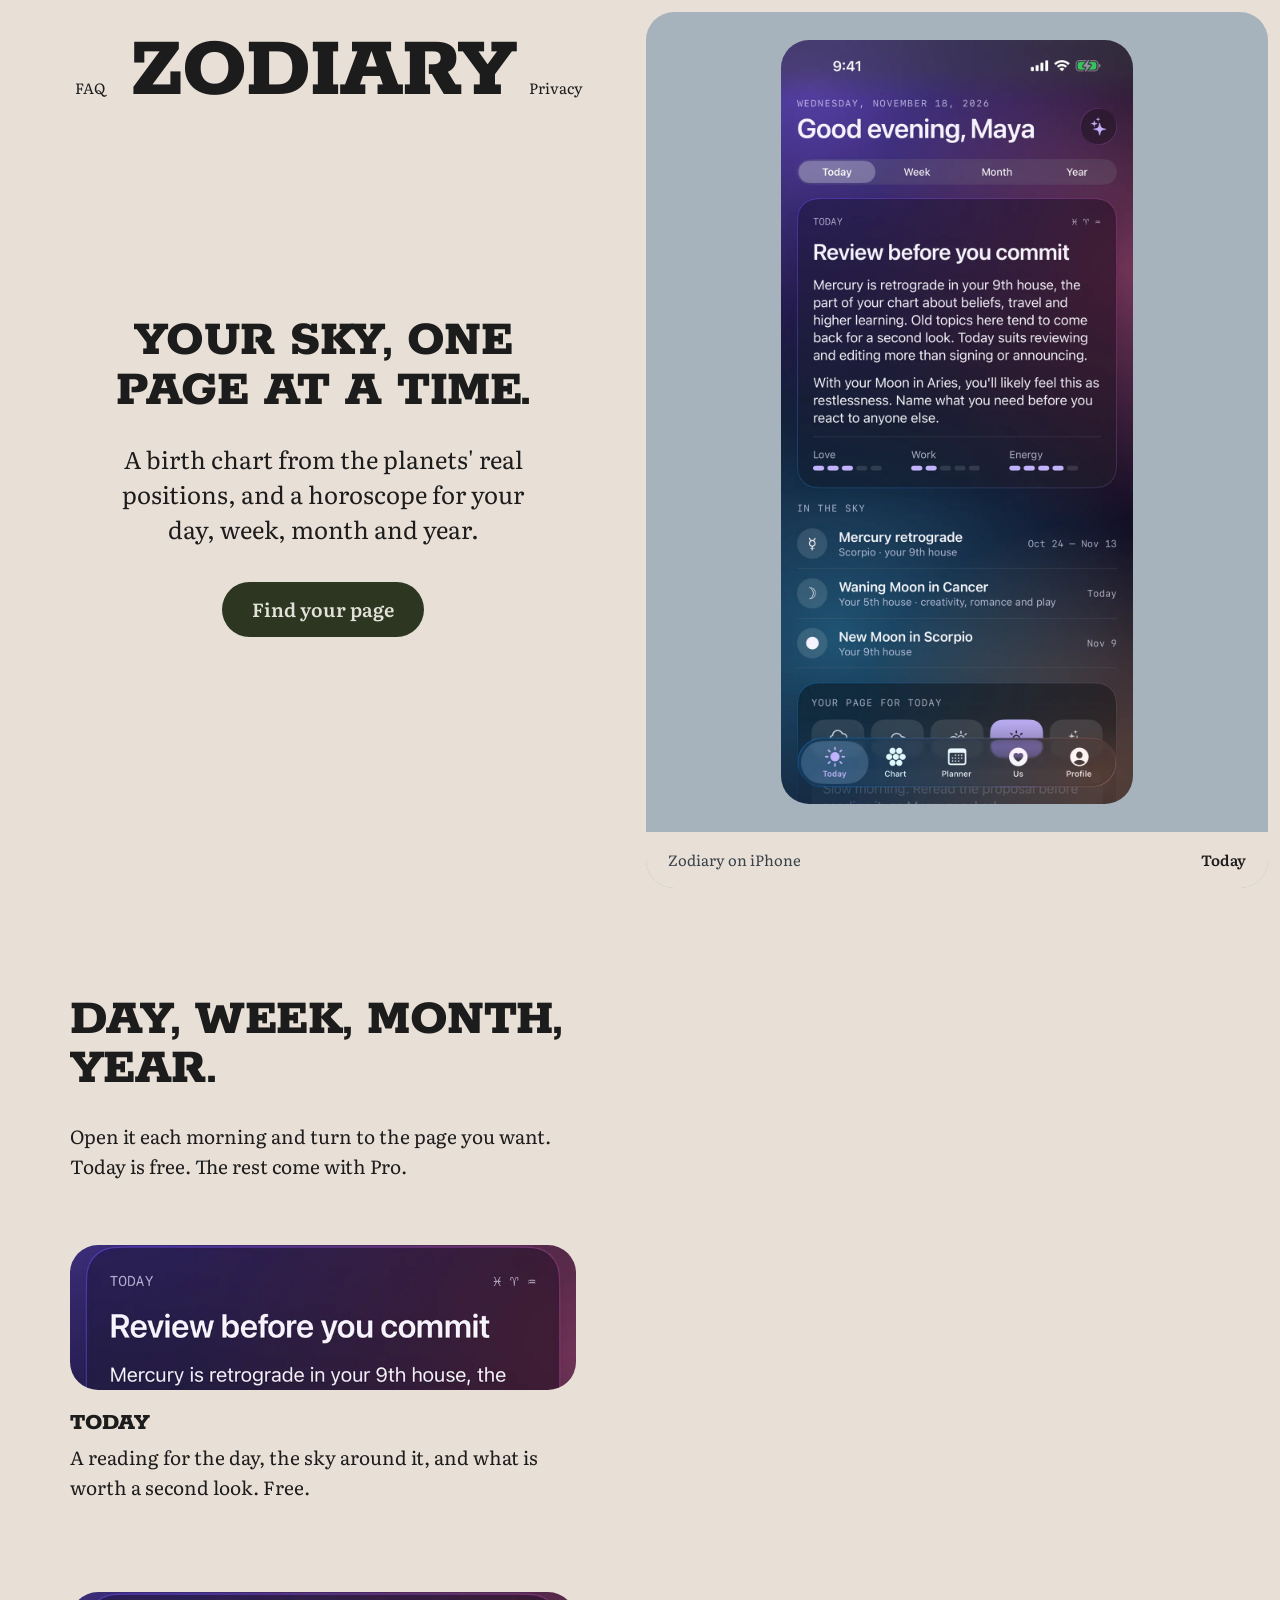
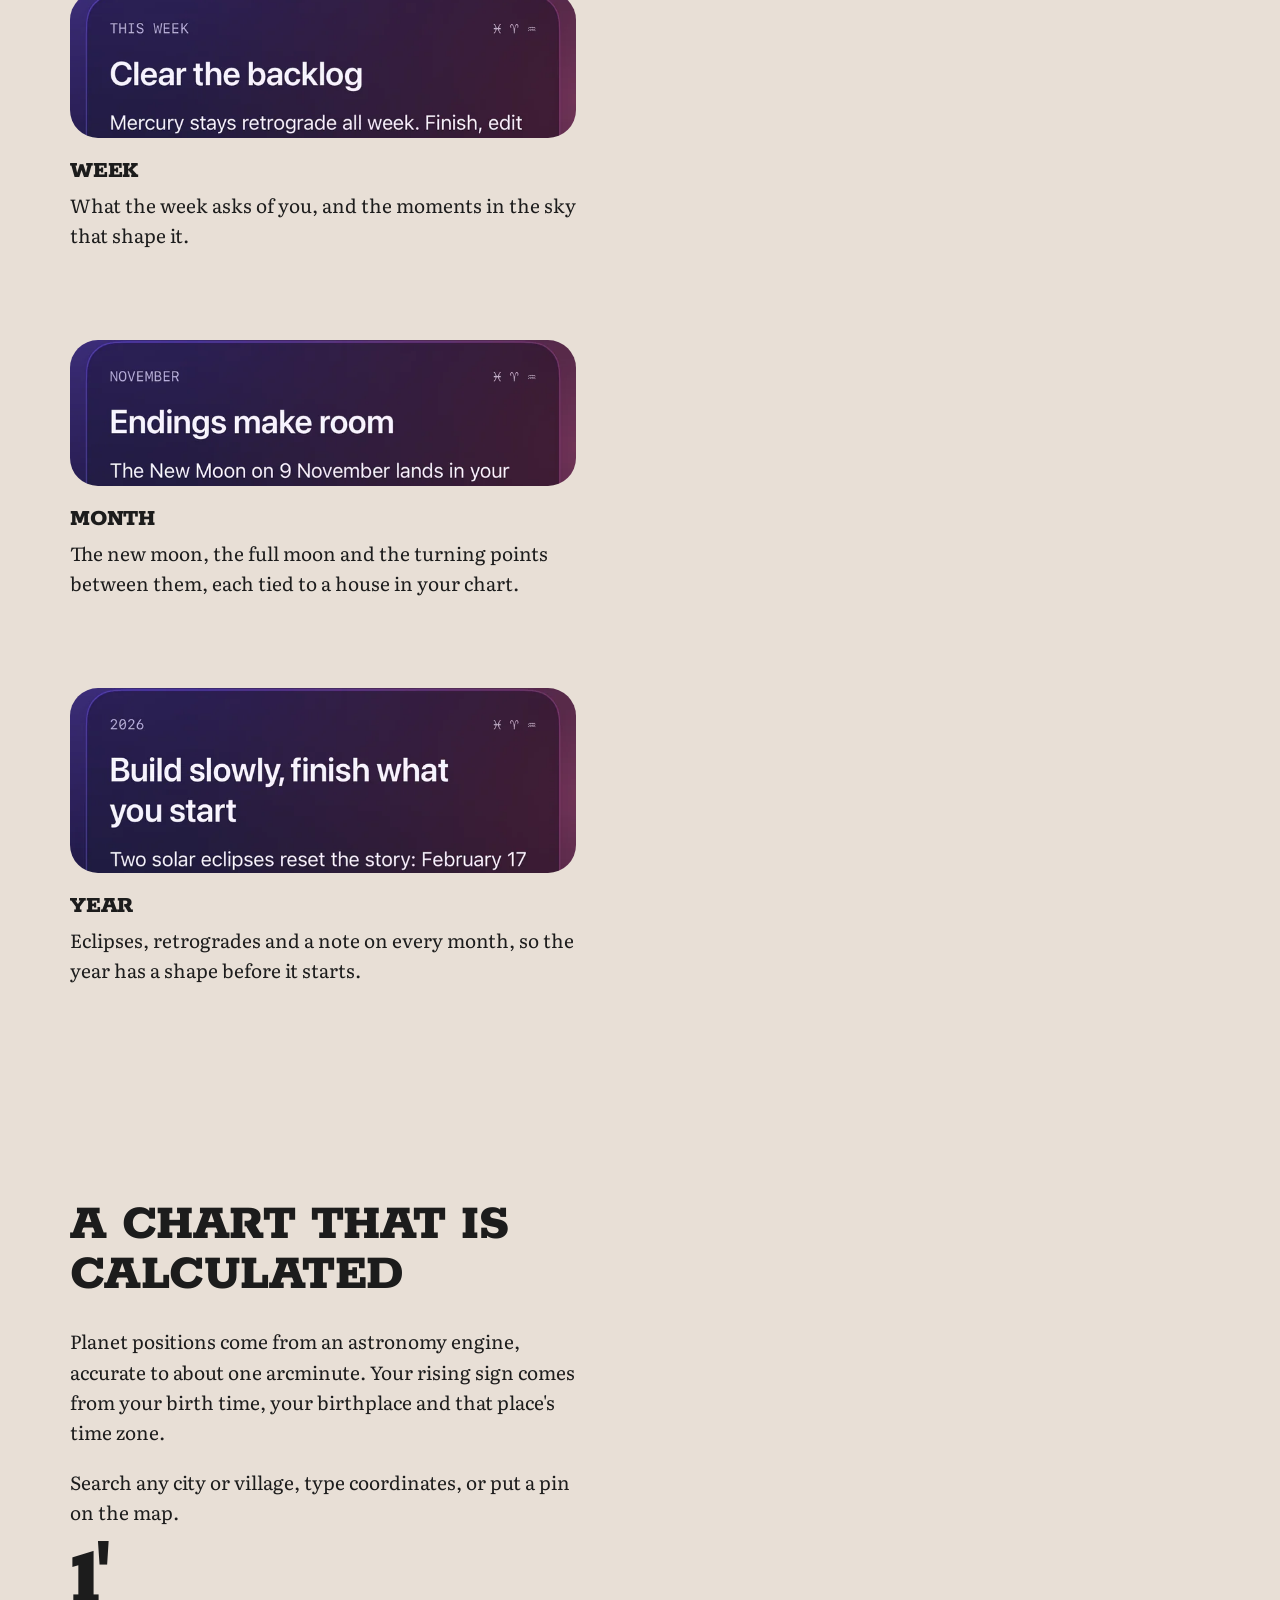
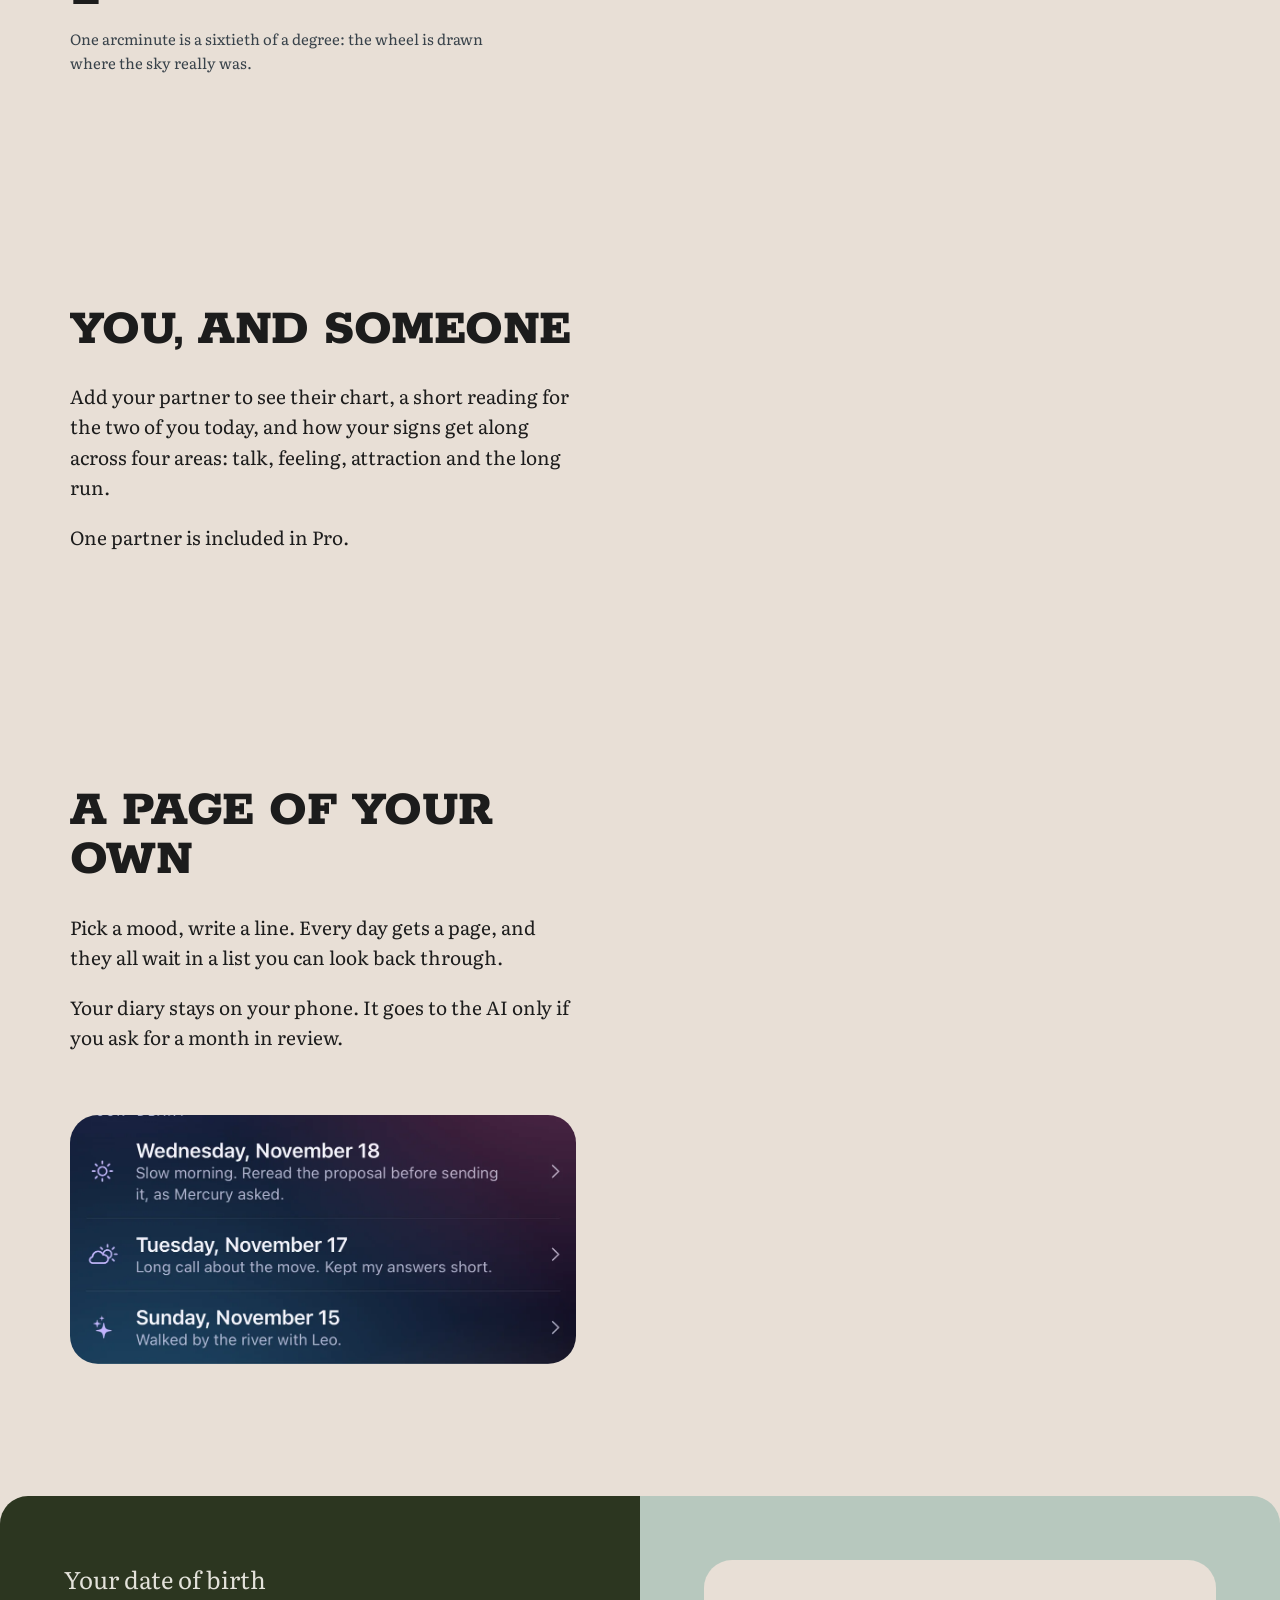
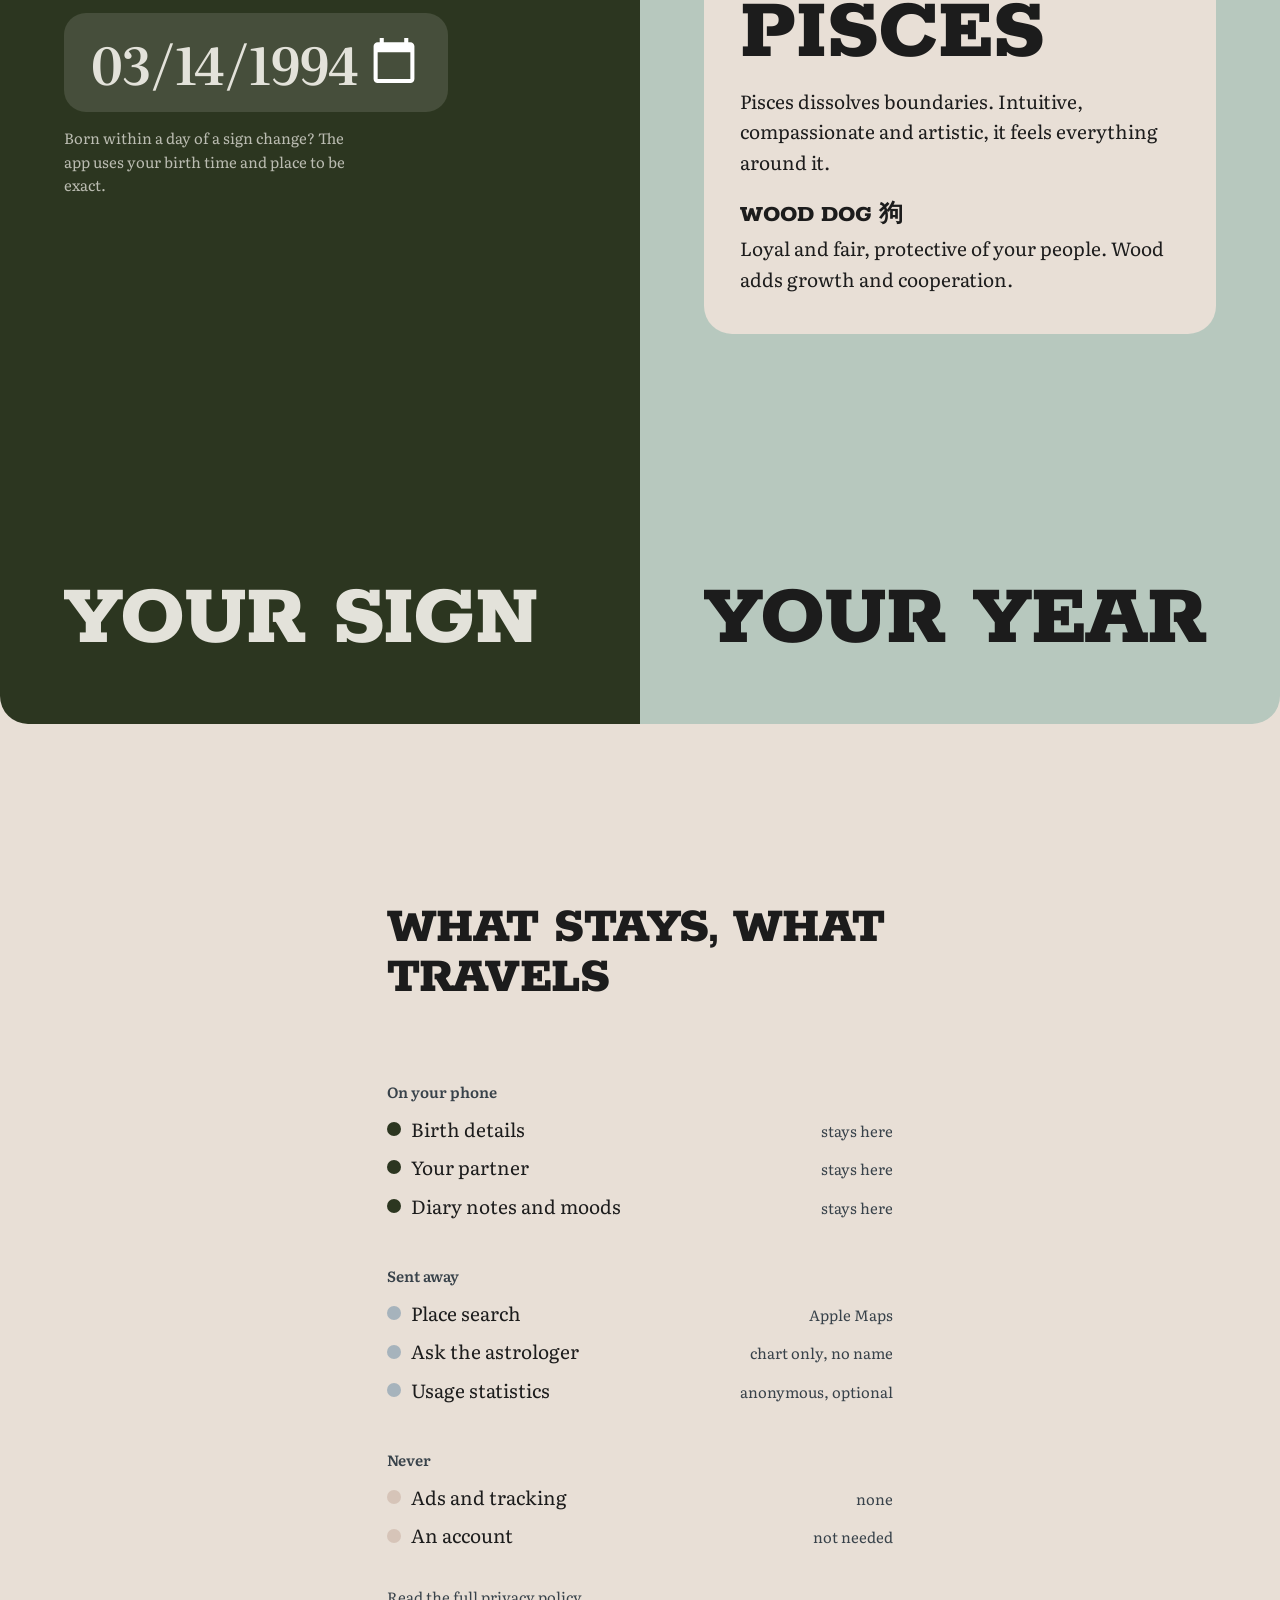
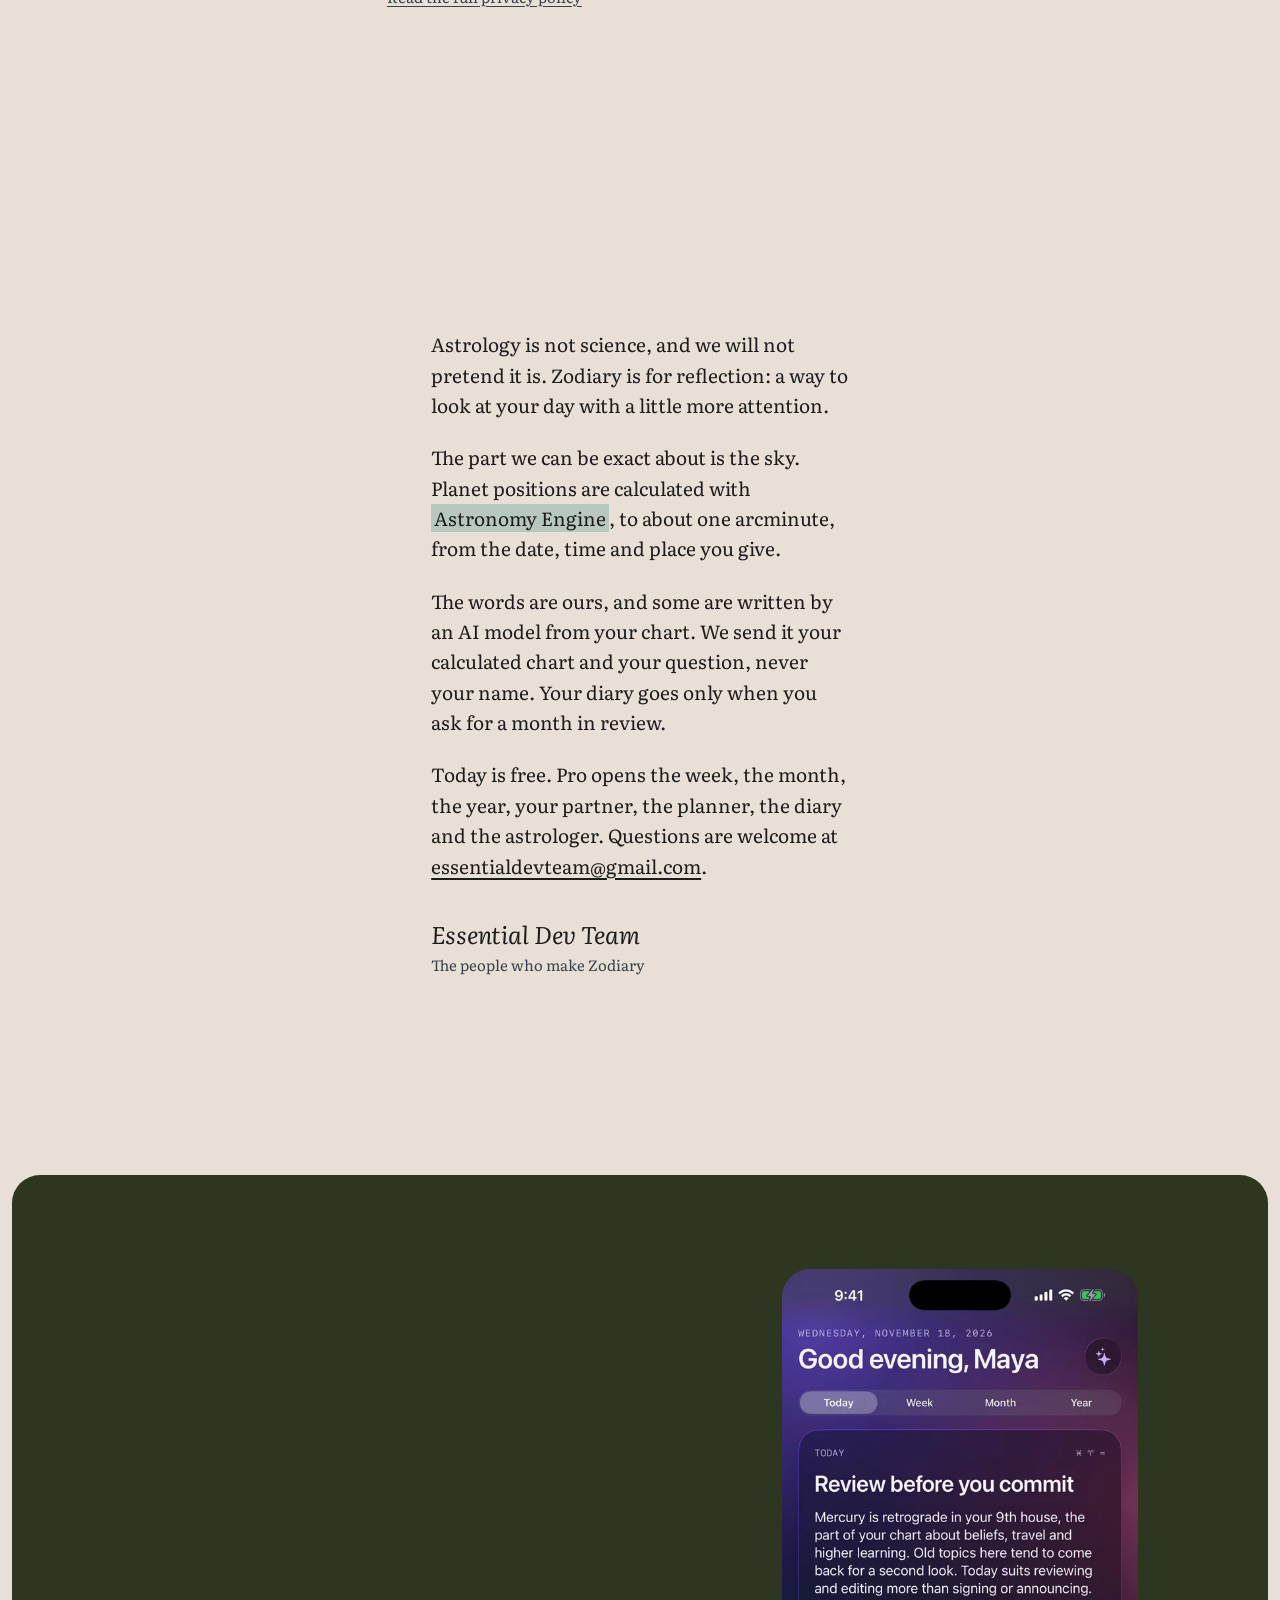
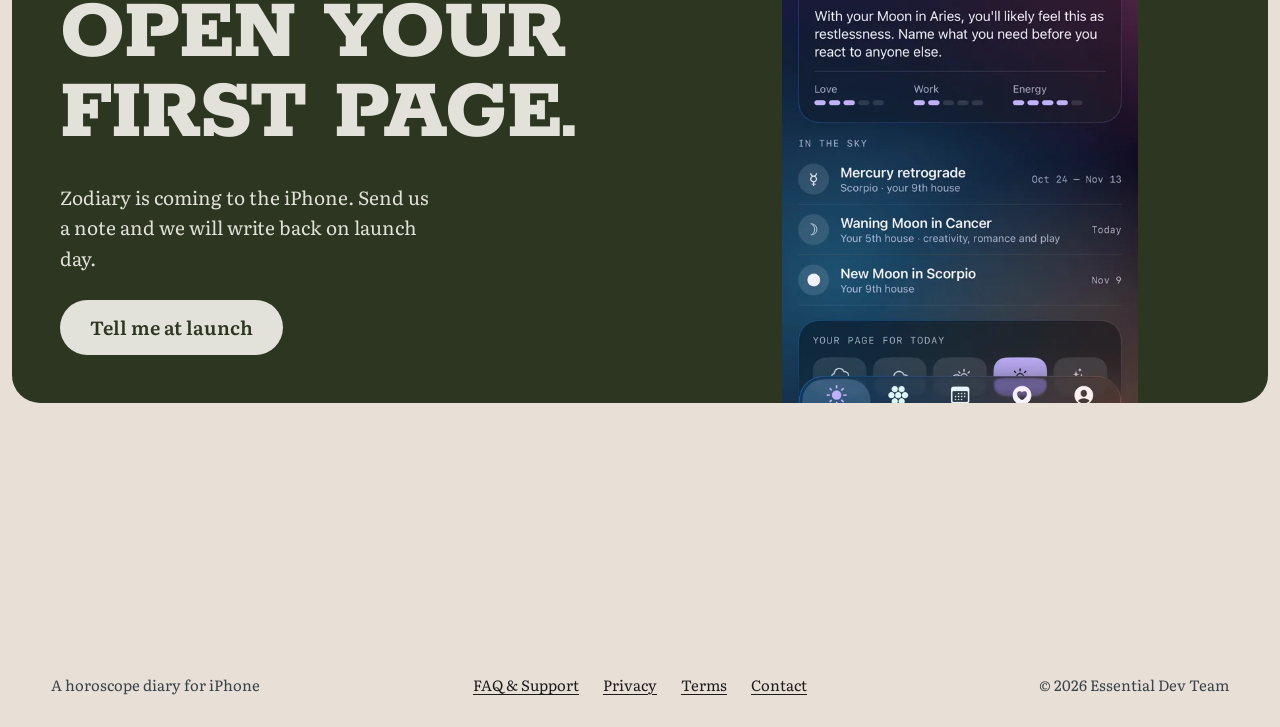
==== commit b327ba4e: "Correct AI and diary wording, cover place suggestions and the daily reminder Co-Authored-By: Claude " ====
--- a/index.html
+++ b/index.html
@@ -68,7 +68,7 @@
     <section class="block" id="diary" data-stage="diary" data-label="Diary">
       <h2 class="rise">A page of your own</h2>
       <p class="rise" style="--d:.1s">Pick a mood, write a line. Every day gets a page, and they all wait in a list you can look back through.</p>
-      <p class="rise" style="--d:.2s">Your diary stays on your phone. It is never sent to us or to the AI.</p>
+      <p class="rise" style="--d:.2s">Your diary stays on your phone. It goes to the AI only if you ask for a month in review.</p>
       <div class="mods"><article class="mod"><div class="proof rise"><img src="img/diary-list.webp" width="1100" height="541" alt="The diary list in Zodiary: three days, each with a mood and a note" loading="lazy"></div></article></div>
     </section>
   </div>
@@ -114,7 +114,7 @@
     <li><i></i><b>Diary notes and moods</b><span>stays here</span></li>
     <li role="presentation" style="display:block"><h3>Sent away</h3></li>
     <li class="out"><i></i><b>Place search</b><span>Apple Maps</span></li>
-    <li class="out"><i></i><b>Ask the astrologer</b><span>birth data, no name</span></li>
+    <li class="out"><i></i><b>Ask the astrologer</b><span>chart only, no name</span></li>
     <li class="out"><i></i><b>Usage statistics</b><span>anonymous, optional</span></li>
     <li role="presentation" style="display:block"><h3>Never</h3></li>
     <li class="no"><i></i><b>Ads and tracking</b><span>none</span></li>
@@ -126,7 +126,7 @@
 <section class="letter" aria-label="A note from the makers">
   <p class="rise">Astrology is not science, and we will not pretend it is. Zodiary is for reflection: a way to look at your day with a little more attention.</p>
   <p class="rise" style="--d:.08s">The part we can be exact about is the sky. Planet positions are calculated with <mark>Astronomy Engine</mark>, to about one arcminute, from the date, time and place you give.</p>
-  <p class="rise" style="--d:.16s">The words are ours, and some are written by an AI model from your chart. We send it your birth data and your question, never your name or your diary.</p>
+  <p class="rise" style="--d:.16s">The words are ours, and some are written by an AI model from your chart. We send it your calculated chart and your question, never your name. Your diary goes only when you ask for a month in review.</p>
   <p class="rise" style="--d:.24s">Today is free. Pro opens the week, the month, the year, your partner, the planner, the diary and the astrologer. Questions are welcome at <a href="mailto:essentialdevteam@gmail.com">essentialdevteam@gmail.com</a>.</p>
   <p class="sign-off rise" style="--d:.32s">Essential Dev Team</p>
   <p class="role rise" style="--d:.36s">The people who make Zodiary</p>
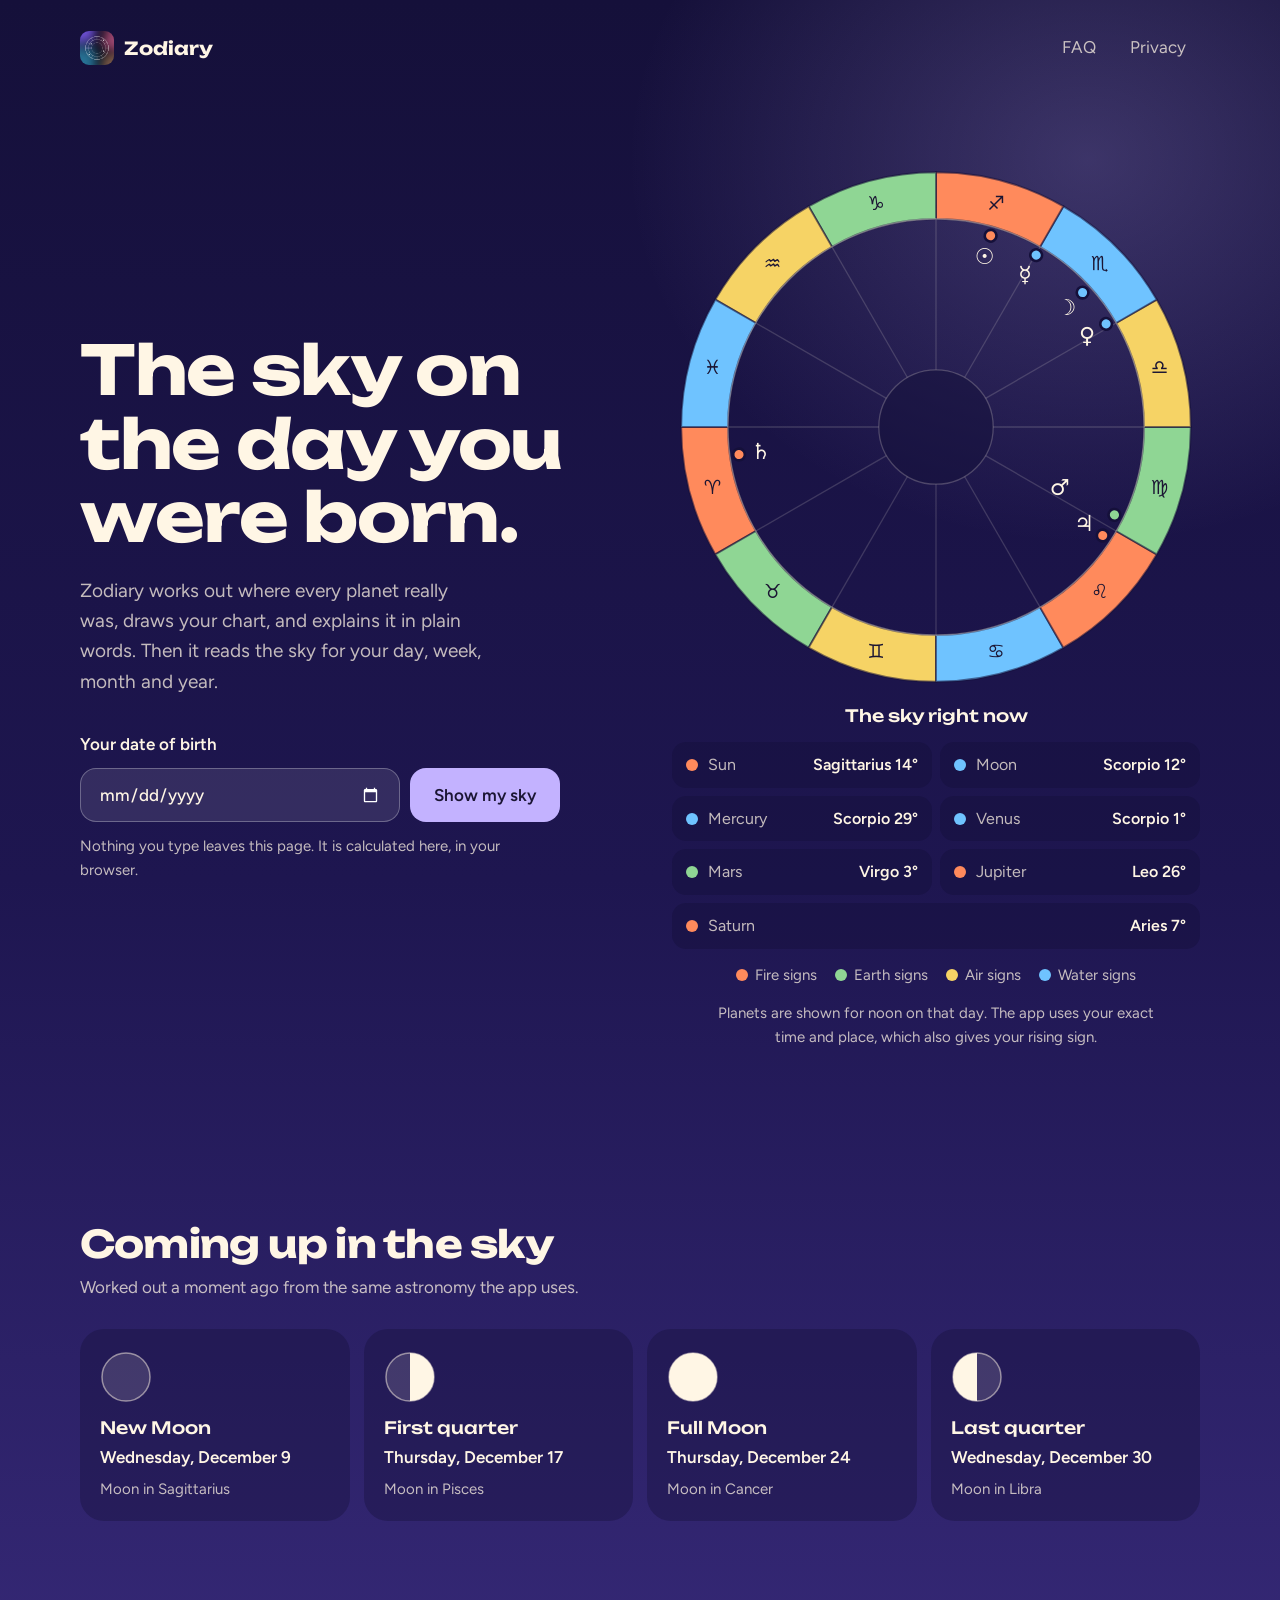
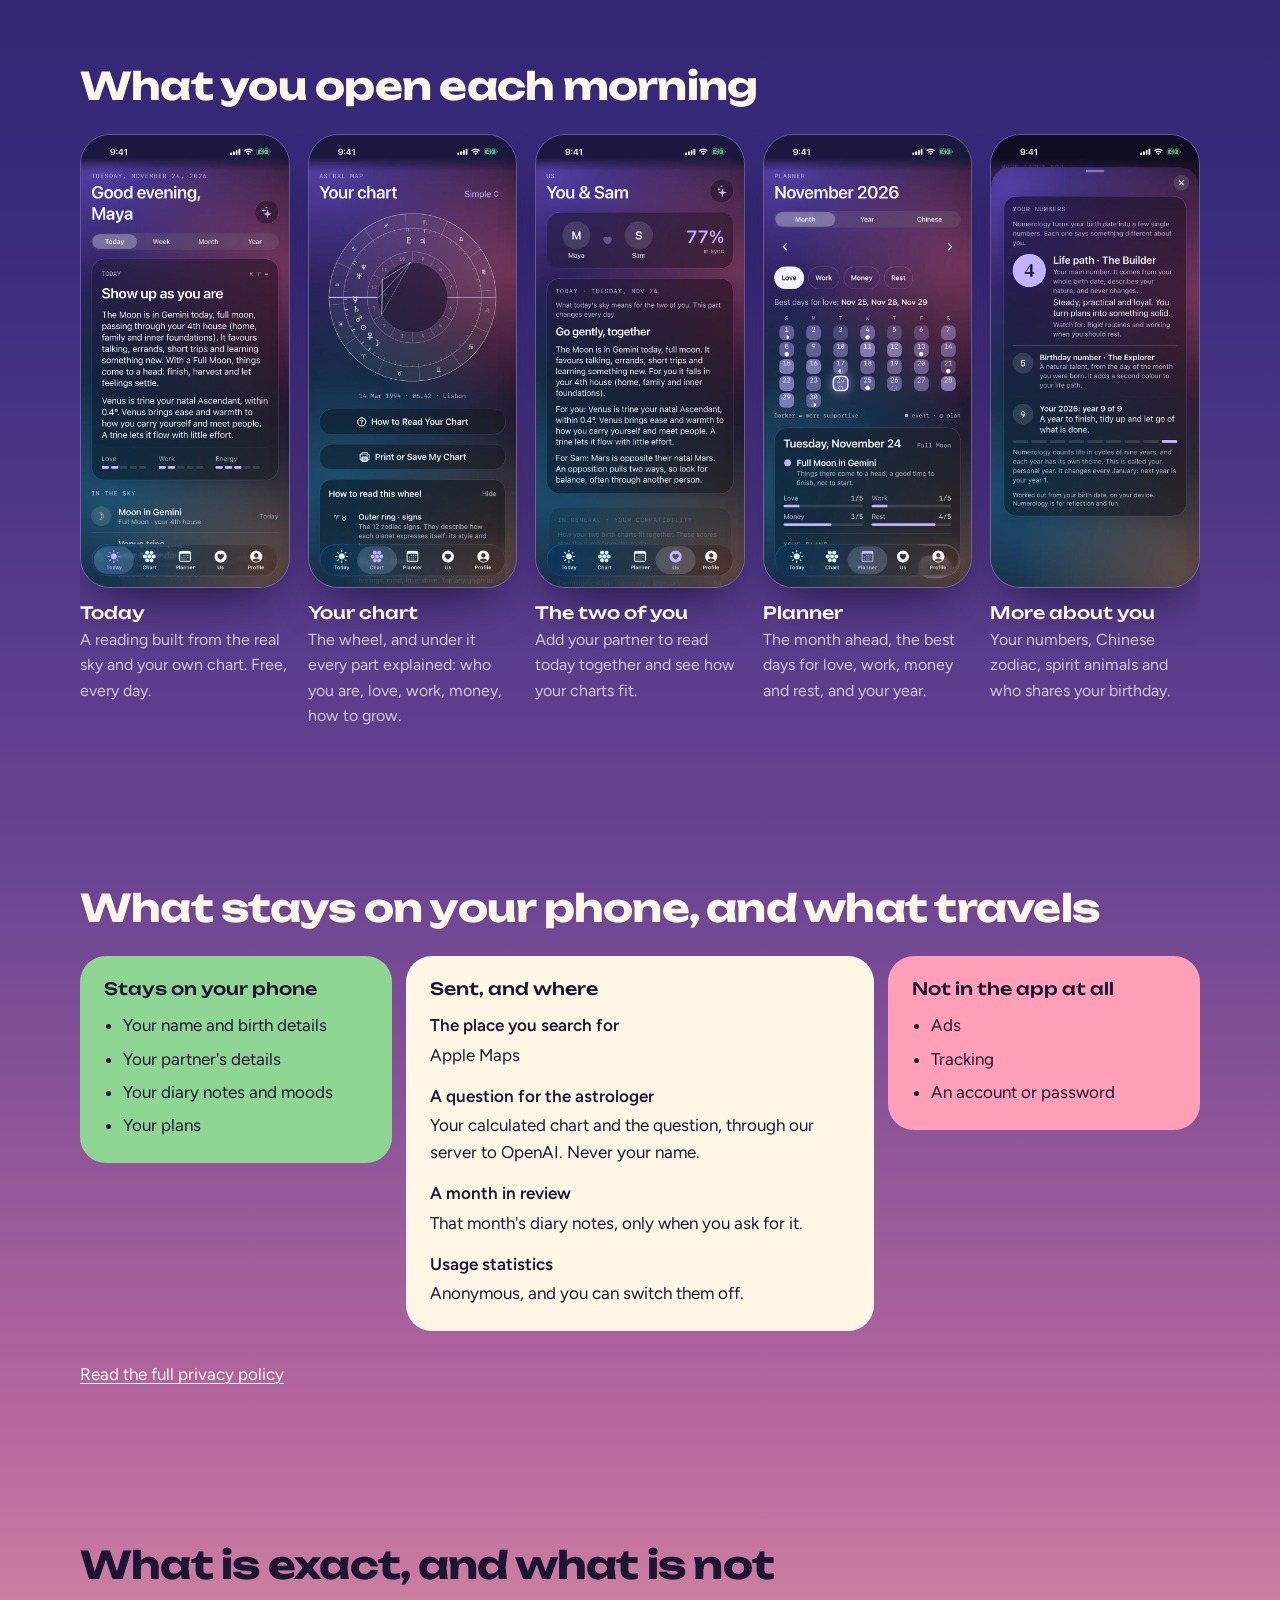
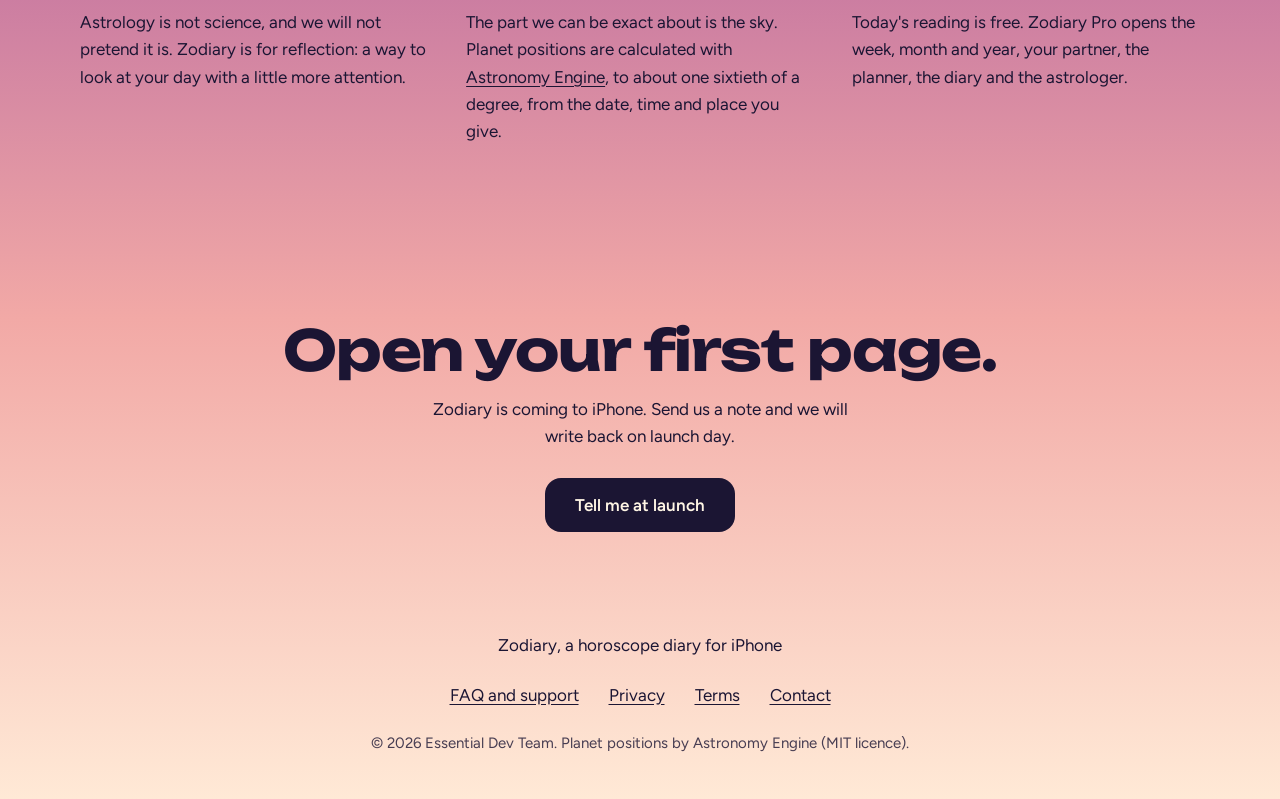
==== commit 9dc2d87c: "New design: night to morning, with a live sky wheel The hero draws the real sky for today or for a t" ====
--- a/index.html
+++ b/index.html
@@ -3,149 +3,153 @@
 <head>
 <meta charset="utf-8">
 <meta name="viewport" content="width=device-width, initial-scale=1">
-<title>Zodiary: your sky, one page at a time</title>
-<meta name="description" content="A birth chart from the planets' real positions, and a horoscope for your day, week, month and year. A private diary, and your partner's chart. For iPhone.">
-<meta name="theme-color" content="#a6b3bc">
-<meta property="og:title" content="Zodiary: your sky, one page at a time">
-<meta property="og:description" content="A birth chart from the planets' real positions, and horoscopes as four diary pages. For iPhone.">
-<meta property="og:image" content="https://snrgwa-bot.github.io/zodiary-site/img/day.webp">
-<link rel="icon" href="favicon.png"><link rel="apple-touch-icon" href="icon.png">
+<title>Zodiary: the sky on the day you were born</title>
+<meta name="description" content="Zodiary draws your birth chart from the planets' real positions and writes a reading for your day, week, month and year. For iPhone.">
+<meta name="theme-color" content="#15103A">
+<link rel="icon" href="favicon.png">
 <link rel="preconnect" href="https://fonts.googleapis.com"><link rel="preconnect" href="https://fonts.gstatic.com" crossorigin>
-<link href="https://fonts.googleapis.com/css2?family=Rokkitt:wght@800&family=Literata:ital,wght@0,400;0,600;1,400&display=swap" rel="stylesheet">
-<link rel="stylesheet" href="style.css">
-<link rel="stylesheet" href="home.css">
-<script src="home.js" defer></script>
+<link href="https://fonts.googleapis.com/css2?family=Unbounded:wght@500;700&family=Figtree:wght@400;500;600&display=swap" rel="stylesheet">
+<link rel="stylesheet" href="next.css">
 </head>
-<body class="home">
+<body>
+<a class="skip" href="#main">Skip to content</a>
 
-<div class="split">
-  <div class="col">
-    <section class="menu" data-stage="day" data-label="Today">
-      <div class="top"><a href="faq.html">FAQ</a><a class="wordmark" href="./" aria-label="Zodiary">Zodiary</a><a href="privacy.html">Privacy</a></div>
-      <div class="mid">
-        <h1 class="rise">Your sky, one page at a time.</h1>
-        <p class="lead rise" style="--d:.12s">A birth chart from the planets' real positions, and a horoscope for your day, week, month and year.</p>
-        <a class="btn rise" style="--d:.24s" href="#find">Find your page</a>
+<header class="top">
+  <a class="mark" href="./" aria-label="Zodiary home"><img src="icon.png" alt="" width="34" height="34">Zodiary</a>
+  <nav aria-label="Site">
+    <a href="faq.html">FAQ</a>
+    <a href="privacy.html">Privacy</a>
+  </nav>
+</header>
+
+<main id="main">
+
+<section class="hero">
+  <div class="hero-words">
+    <h1>The sky on the day you were born.</h1>
+    <p class="lede">Zodiary works out where every planet really was, draws your chart, and explains it in plain words. Then it reads the sky for your day, week, month and year.</p>
+
+    <form class="born" id="born" novalidate>
+      <label for="date">Your date of birth</label>
+      <div class="born-row">
+        <input id="date" name="date" type="date" min="1900-01-01" autocomplete="bday">
+        <button type="submit">Show my sky</button>
       </div>
-    </section>
-
-    <section class="block" id="pages" data-stage="day" data-label="Today">
-      <h2 class="rise">Day, week, month, year.</h2>
-      <p class="rise" style="--d:.1s">Open it each morning and turn to the page you want. Today is free. The rest come with Pro.</p>
-      <div class="mods">
-        <article class="mod" data-stage="day" data-label="Today">
-          <div class="proof rise"><img src="img/p-day.webp" width="760" height="329" alt="The Today page in Zodiary: a reading titled Review before you commit" loading="lazy"></div>
-          <div class="rise" style="--d:.1s"><h3>Today</h3><p>A reading for the day, the sky around it, and what is worth a second look. Free.</p></div>
-        </article>
-        <article class="mod" data-stage="week" data-label="Week">
-          <div class="proof rise"><img src="img/p-week.webp" width="760" height="329" alt="The Week page: a reading titled Clear the backlog" loading="lazy"></div>
-          <div class="rise" style="--d:.1s"><h3>Week</h3><p>What the week asks of you, and the moments in the sky that shape it.</p></div>
-        </article>
-        <article class="mod" data-stage="month" data-label="Month">
-          <div class="proof rise"><img src="img/p-month.webp" width="760" height="329" alt="The Month page: a reading titled Endings make room" loading="lazy"></div>
-          <div class="rise" style="--d:.1s"><h3>Month</h3><p>The new moon, the full moon and the turning points between them, each tied to a house in your chart.</p></div>
-        </article>
-        <article class="mod" data-stage="year" data-label="Year">
-          <div class="proof rise"><img src="img/p-year.webp" width="760" height="329" alt="The Year page: a reading titled Build slowly, finish what you start" loading="lazy"></div>
-          <div class="rise" style="--d:.1s"><h3>Year</h3><p>Eclipses, retrogrades and a note on every month, so the year has a shape before it starts.</p></div>
-        </article>
-      </div>
-    </section>
-
-    <section class="block" id="chart" data-stage="chart" data-label="Chart">
-      <h2 class="rise">A chart that is calculated</h2>
-      <p class="rise" style="--d:.1s">Planet positions come from an astronomy engine, accurate to about one arcminute. Your rising sign comes from your birth time, your birthplace and that place's time zone.</p>
-      <p class="rise" style="--d:.2s">Search any city or village, type coordinates, or put a pin on the map.</p>
-      <div class="rise" style="--d:.3s"><div class="fact" aria-hidden="true">1′</div><p class="small">One arcminute is a sixtieth of a degree: the wheel is drawn where the sky really was.</p></div>
-    </section>
-
-    <section class="block" id="us" data-stage="us" data-label="Us">
-      <h2 class="rise">You, and someone</h2>
-      <p class="rise" style="--d:.1s">Add your partner to see their chart, a short reading for the two of you today, and how your signs get along across four areas: talk, feeling, attraction and the long run.</p>
-      <p class="rise" style="--d:.2s">One partner is included in Pro.</p>
-    </section>
-
-    <section class="block" id="diary" data-stage="diary" data-label="Diary">
-      <h2 class="rise">A page of your own</h2>
-      <p class="rise" style="--d:.1s">Pick a mood, write a line. Every day gets a page, and they all wait in a list you can look back through.</p>
-      <p class="rise" style="--d:.2s">Your diary stays on your phone. It goes to the AI only if you ask for a month in review.</p>
-      <div class="mods"><article class="mod"><div class="proof rise"><img src="img/diary-list.webp" width="1100" height="541" alt="The diary list in Zodiary: three days, each with a mood and a note" loading="lazy"></div></article></div>
-    </section>
+      <p class="born-note" id="born-note">Nothing you type leaves this page. It is calculated here, in your browser.</p>
+    </form>
   </div>
 
-  <aside class="stage" aria-hidden="true">
-    <figure data-k="day" data-label="Today" class="on"><img src="img/day.webp" width="880" height="1912" alt=""></figure>
-    <figure data-k="week" data-label="Week"><img src="img/week.webp" width="880" height="1912" alt="" loading="lazy"></figure>
-    <figure data-k="month" data-label="Month"><img src="img/month.webp" width="880" height="1912" alt="" loading="lazy"></figure>
-    <figure data-k="year" data-label="Year"><img src="img/year.webp" width="880" height="1912" alt="" loading="lazy"></figure>
-    <figure data-k="chart" data-label="Chart"><img src="img/chart.webp" width="880" height="1912" alt="" loading="lazy"></figure>
-    <figure data-k="us" data-label="Us"><img src="img/us.webp" width="880" height="1912" alt="" loading="lazy"></figure>
-    <figure data-k="diary" data-label="Diary" class="frag"><img src="img/diary.webp" width="1100" height="636" alt="" loading="lazy"></figure>
-    <div class="cap"><span>Zodiary on iPhone</span><b>Today</b></div>
-  </aside>
-</div>
+  <figure class="sky">
+    <svg id="wheel" viewBox="0 0 400 400" role="img" aria-labelledby="wheel-title"><title id="wheel-title">The sky right now</title></svg>
+    <figcaption>
+      <p class="sky-when" id="sky-when" aria-live="polite">The sky right now</p>
+      <ul class="placements" id="placements"></ul>
+      <ul class="elements" aria-label="What the colours mean">
+        <li><span style="background:var(--fire)"></span>Fire signs</li>
+        <li><span style="background:var(--earth)"></span>Earth signs</li>
+        <li><span style="background:var(--air)"></span>Air signs</li>
+        <li><span style="background:var(--water)"></span>Water signs</li>
+      </ul>
+      <p class="sky-small" id="sky-small">Planets are shown for noon on that day. The app uses your exact time and place, which also gives your rising sign.</p>
+    </figcaption>
+  </figure>
+</section>
 
-<section class="find" id="find" aria-labelledby="find-h">
-  <div class="in">
-    <div>
-      <label for="dob">Your date of birth</label>
-      <input id="dob" type="date" value="1994-03-14" min="1900-01-01" max="2026-12-31">
-      <p class="hint">Born within a day of a sign change? The app uses your birth time and place to be exact.</p>
+<section class="moons" aria-labelledby="moons-h">
+  <h2 id="moons-h">Coming up in the sky</h2>
+  <p class="section-lede">Worked out a moment ago from the same astronomy the app uses.</p>
+  <ol class="moon-row" id="moon-row"></ol>
+</section>
+
+<section class="inside" aria-labelledby="inside-h">
+  <h2 id="inside-h">What you open each morning</h2>
+  <div class="reel" id="reel" tabindex="0" aria-label="Screens from the app. Scroll sideways to see more.">
+    <figure>
+      <img src="img/today.webp" width="720" height="1565" alt="Today screen: a reading for the day with the Moon in Gemini and scores for love, work and energy." loading="lazy">
+      <figcaption><strong>Today</strong>A reading built from the real sky and your own chart. Free, every day.</figcaption>
+    </figure>
+    <figure>
+      <img src="img/chart.webp" width="720" height="1565" alt="Chart screen: a birth chart wheel with planets placed around twelve signs." loading="lazy">
+      <figcaption><strong>Your chart</strong>The wheel, and under it every part explained: who you are, love, work, money, how to grow.</figcaption>
+    </figure>
+    <figure>
+      <img src="img/us.webp" width="720" height="1565" alt="Us screen: two people side by side with a compatibility figure and a shared reading for today." loading="lazy">
+      <figcaption><strong>The two of you</strong>Add your partner to read today together and see how your charts fit.</figcaption>
+    </figure>
+    <figure>
+      <img src="img/planner.webp" width="720" height="1565" alt="Planner screen: a month calendar with the best days for love marked." loading="lazy">
+      <figcaption><strong>Planner</strong>The month ahead, the best days for love, work, money and rest, and your year.</figcaption>
+    </figure>
+    <figure>
+      <img src="img/numbers.webp" width="720" height="1565" alt="Your numbers: life path, birthday number and personal year, each with a short explanation." loading="lazy">
+      <figcaption><strong>More about you</strong>Your numbers, Chinese zodiac, spirit animals and who shares your birthday.</figcaption>
+    </figure>
+  </div>
+  <p class="reel-hint" aria-hidden="true">Swipe sideways for more screens</p>
+</section>
+
+<section class="stays" aria-labelledby="stays-h">
+  <h2 id="stays-h">What stays on your phone, and what travels</h2>
+  <div class="stays-grid">
+    <div class="stay stay-home">
+      <h3>Stays on your phone</h3>
+      <ul>
+        <li>Your name and birth details</li>
+        <li>Your partner's details</li>
+        <li>Your diary notes and moods</li>
+        <li>Your plans</li>
+      </ul>
     </div>
-    <h2 class="h" id="find-h">Your sign</h2>
+    <div class="stay stay-away">
+      <h3>Sent, and where</h3>
+      <dl>
+        <dt>The place you search for</dt><dd>Apple Maps</dd>
+        <dt>A question for the astrologer</dt><dd>Your calculated chart and the question, through our server to OpenAI. Never your name.</dd>
+        <dt>A month in review</dt><dd>That month's diary notes, only when you ask for it.</dd>
+        <dt>Usage statistics</dt><dd>Anonymous, and you can switch them off.</dd>
+      </dl>
+    </div>
+    <div class="stay stay-never">
+      <h3>Not in the app at all</h3>
+      <ul>
+        <li>Ads</li>
+        <li>Tracking</li>
+        <li>An account or password</li>
+      </ul>
+    </div>
   </div>
-  <div class="out">
-    <div class="result" id="result" data-ui aria-live="polite">
-      <p class="sign">Pisces</p>
-      <p class="core">Pisces dissolves boundaries. Intuitive, compassionate and artistic, it feels everything around it.</p>
-      <p class="animal">Wood Dog 狗</p>
-      <p class="atxt">Loyal and fair, protective of your people. Wood adds growth and cooperation.</p>
-    </div>
-    <h2 class="h">Your year</h2>
+  <p class="more"><a href="privacy.html">Read the full privacy policy</a></p>
+</section>
+
+<section class="honest" aria-labelledby="honest-h">
+  <h2 id="honest-h">What is exact, and what is not</h2>
+  <div class="honest-cols">
+    <p>Astrology is not science, and we will not pretend it is. Zodiary is for reflection: a way to look at your day with a little more attention.</p>
+    <p>The part we can be exact about is the sky. Planet positions are calculated with <a href="https://github.com/cosinekitty/astronomy" rel="noopener">Astronomy Engine</a>, to about one sixtieth of a degree, from the date, time and place you give.</p>
+    <p>Today's reading is free. Zodiary Pro opens the week, month and year, your partner, the planner, the diary and the astrologer.</p>
   </div>
 </section>
 
-<section class="block" id="private" data-stage="diary" data-label="Private" style="margin-top:clamp(40px,8svh,100px)">
-  <h2 class="rise">What stays, what travels</h2>
-  <ul class="rows rise" style="--d:.1s">
-    <li role="presentation" style="display:block"><h3>On your phone</h3></li>
-    <li><i></i><b>Birth details</b><span>stays here</span></li>
-    <li><i></i><b>Your partner</b><span>stays here</span></li>
-    <li><i></i><b>Diary notes and moods</b><span>stays here</span></li>
-    <li role="presentation" style="display:block"><h3>Sent away</h3></li>
-    <li class="out"><i></i><b>Place search</b><span>Apple Maps</span></li>
-    <li class="out"><i></i><b>Ask the astrologer</b><span>chart only, no name</span></li>
-    <li class="out"><i></i><b>Usage statistics</b><span>anonymous, optional</span></li>
-    <li role="presentation" style="display:block"><h3>Never</h3></li>
-    <li class="no"><i></i><b>Ads and tracking</b><span>none</span></li>
-    <li class="no"><i></i><b>An account</b><span>not needed</span></li>
-  </ul>
-  <p class="small rise" style="--d:.2s;margin-top:2em"><a href="privacy.html">Read the full privacy policy</a></p>
+<section class="dawn" aria-labelledby="dawn-h">
+  <h2 id="dawn-h">Open your first page.</h2>
+  <p>Zodiary is coming to iPhone. Send us a note and we will write back on launch day.</p>
+  <a class="cta" href="mailto:essentialdevteam@gmail.com?subject=Tell%20me%20when%20Zodiary%20launches">Tell me at launch</a>
 </section>
 
-<section class="letter" aria-label="A note from the makers">
-  <p class="rise">Astrology is not science, and we will not pretend it is. Zodiary is for reflection: a way to look at your day with a little more attention.</p>
-  <p class="rise" style="--d:.08s">The part we can be exact about is the sky. Planet positions are calculated with <mark>Astronomy Engine</mark>, to about one arcminute, from the date, time and place you give.</p>
-  <p class="rise" style="--d:.16s">The words are ours, and some are written by an AI model from your chart. We send it your calculated chart and your question, never your name. Your diary goes only when you ask for a month in review.</p>
-  <p class="rise" style="--d:.24s">Today is free. Pro opens the week, the month, the year, your partner, the planner, the diary and the astrologer. Questions are welcome at <a href="mailto:essentialdevteam@gmail.com">essentialdevteam@gmail.com</a>.</p>
-  <p class="sign-off rise" style="--d:.32s">Essential Dev Team</p>
-  <p class="role rise" style="--d:.36s">The people who make Zodiary</p>
-</section>
-
-<section class="close" aria-labelledby="close-h">
-  <div class="l">
-    <h2 id="close-h" class="rise">Open your first page.</h2>
-    <p class="rise" style="--d:.1s">Zodiary is coming to the iPhone. Send us a note and we will write back on launch day.</p>
-    <a class="btn rise" style="--d:.2s" href="mailto:essentialdevteam@gmail.com?subject=Zodiary%20launch&amp;body=Please%20tell%20me%20when%20Zodiary%20is%20on%20the%20App%20Store.">Tell me at launch</a>
-  </div>
-  <div class="r"><video id="loop" src="img/pages.mp4" poster="img/pages-poster.webp" width="540" height="1174" muted loop playsinline preload="metadata" aria-label="Zodiary turning from the Today page to the Week, Month and Year pages"></video></div>
-</section>
+</main>
 
 <footer class="foot">
-  <span>A horoscope diary for iPhone</span>
-  <nav aria-label="Footer"><a href="faq.html">FAQ &amp; Support</a><a href="privacy.html">Privacy</a><a href="terms.html">Terms</a><a href="mailto:essentialdevteam@gmail.com">Contact</a></nav>
-  <span>© 2026 Essential Dev Team</span>
+  <p>Zodiary, a horoscope diary for iPhone</p>
+  <nav aria-label="Footer">
+    <a href="faq.html">FAQ and support</a>
+    <a href="privacy.html">Privacy</a>
+    <a href="terms.html">Terms</a>
+    <a href="mailto:essentialdevteam@gmail.com">Contact</a>
+  </nav>
+  <p class="foot-small">© 2026 Essential Dev Team. Planet positions by Astronomy Engine (MIT licence).</p>
 </footer>
 
+<script src="vendor/astronomy.browser.min.js" defer></script>
+<script src="next.js" defer></script>
 </body>
 </html>
--- a/next.css
+++ b/next.css
@@ -0,0 +1,171 @@
+/* Zodiary site, "night to morning": the page starts in the night sky and ends at dawn. */
+:root {
+  --night: #15103A;
+  --dusk: #3A2C7E;
+  --lilac: #C3B2FF;
+  --rose: #FF9FB8;
+  --dawn: #FFE9D6;
+  --ink: #1B1533;
+  --moon: #FFF6E5;
+  --moon-soft: rgba(255, 246, 229, .74);
+  --fire: #FF8A5C;
+  --earth: #8FD694;
+  --air: #F6D365;
+  --water: #6FC3FF;
+  --display: "Unbounded", "Arial Rounded MT Bold", system-ui, sans-serif;
+  --text: "Figtree", system-ui, -apple-system, "Segoe UI", sans-serif;
+  --wrap: 1120px;
+  --pad: clamp(20px, 5vw, 56px);
+}
+
+* { box-sizing: border-box; }
+html { -webkit-text-size-adjust: 100%; scroll-behavior: smooth; background: var(--dawn); }
+body {
+  margin: 0;
+  font: 400 1.0625rem/1.6 var(--text);
+  color: var(--moon);
+  background:
+    radial-gradient(60vw 50vw at 85% 4%, rgba(195, 178, 255, .22), transparent 60%),
+    linear-gradient(180deg, var(--night) 0, #1E1650 22%, var(--dusk) 46%, #6A4592 62%, #B9689F 76%, #F2A9A6 88%, var(--dawn) 100%);
+  background-attachment: scroll;
+}
+img { max-width: 100%; height: auto; display: block; }
+a { color: inherit; text-underline-offset: .18em; }
+a:focus-visible, button:focus-visible, input:focus-visible, .reel:focus-visible {
+  outline: 3px solid var(--air); outline-offset: 3px; border-radius: 10px;
+}
+h1, h2, h3 { font-family: var(--display); font-weight: 700; line-height: 1.08; margin: 0; letter-spacing: -.02em; }
+h1 { font-size: clamp(2.25rem, 6.2vw, 4.25rem); }
+h2 { font-size: clamp(1.5rem, 3.4vw, 2.375rem); }
+h3 { font-size: 1.0625rem; font-weight: 500; letter-spacing: 0; }
+p { margin: 0; }
+
+.skip { position: absolute; left: -999px; top: 8px; background: var(--moon); color: var(--ink); padding: 10px 14px; border-radius: 10px; }
+.skip:focus { left: 8px; z-index: 10; }
+
+.top, main > section, .foot { width: min(100% - 2 * var(--pad), var(--wrap)); margin-inline: auto; }
+
+.top { display: flex; align-items: center; justify-content: space-between; padding-block: 22px; }
+.mark { display: inline-flex; align-items: center; gap: 10px; font: 700 1.125rem var(--display); text-decoration: none; }
+.mark img { border-radius: 9px; }
+.top nav { display: flex; gap: 6px; }
+.top nav a { padding: 12px 14px; text-decoration: none; color: var(--moon-soft); border-radius: 999px; }
+.top nav a:hover { color: var(--moon); background: rgba(255, 255, 255, .08); }
+
+/* Hero */
+.hero { display: grid; grid-template-columns: minmax(0, 1fr) minmax(0, 1fr); gap: clamp(24px, 5vw, 72px); align-items: center; padding-block: clamp(24px, 6vw, 72px) clamp(48px, 8vw, 104px); }
+.lede { font-size: 1.1875rem; color: var(--moon-soft); max-width: 34ch; margin-top: 22px; }
+
+.born { margin-top: 34px; max-width: 30rem; }
+.born label { display: block; font-weight: 600; margin-bottom: 10px; }
+.born-row { display: flex; gap: 10px; flex-wrap: wrap; }
+.born input {
+  flex: 1 1 11rem; min-height: 54px; padding: 0 18px; border-radius: 16px;
+  font: 500 1.0625rem var(--text); color: var(--moon); color-scheme: dark;
+  background: rgba(255, 255, 255, .1); border: 1.5px solid rgba(255, 255, 255, .28);
+}
+.born button, .cta {
+  min-height: 54px; padding: 0 24px; border: 0; border-radius: 16px; cursor: pointer;
+  font: 600 1.0625rem var(--text); color: var(--ink); background: var(--lilac);
+  display: inline-flex; align-items: center; justify-content: center; text-decoration: none;
+  transition: transform .16s ease-out, background-color .16s ease-out;
+}
+.born button:hover, .cta:hover { background: #D6CAFF; }
+.born button:active, .cta:active { transform: scale(.97); }
+.born-note { margin-top: 12px; font-size: .9375rem; color: var(--moon-soft); }
+.born-note.is-error { color: var(--air); }
+
+.sky { margin: 0; }
+#wheel { width: 100%; max-width: 520px; margin-inline: auto; display: block; overflow: visible; }
+#wheel .ring { fill: none; stroke: rgba(255, 246, 229, .34); stroke-width: 1; }
+#wheel .seg { stroke: rgba(21, 16, 58, .55); stroke-width: 1.5; }
+#wheel .sign { font: 500 15px var(--text); fill: var(--ink); text-anchor: middle; dominant-baseline: central; }
+#wheel .spoke { stroke: rgba(255, 246, 229, .16); stroke-width: 1; }
+#wheel .body { transform-box: view-box; transform-origin: 200px 200px; transition: transform 1.1s cubic-bezier(.23, 1, .32, 1); }
+#wheel .body-dot { stroke: var(--night); stroke-width: 2; }
+#wheel .body-glyph { font: 600 17px var(--text); fill: var(--moon); text-anchor: middle; dominant-baseline: central; transform-box: fill-box; transform-origin: center; transition: transform 1.1s cubic-bezier(.23, 1, .32, 1); }
+#wheel .hub { fill: rgba(21, 16, 58, .5); stroke: rgba(255, 246, 229, .22); }
+
+.sky figcaption { margin-top: 18px; }
+.sky-when { font: 500 1.0625rem var(--display); text-align: center; }
+.placements { list-style: none; margin: 16px 0 0; padding: 0; display: grid; grid-template-columns: repeat(2, minmax(0, 1fr)); gap: 8px; }
+.placements li { display: flex; align-items: center; gap: 10px; padding: 10px 14px; border-radius: 14px; background: rgba(21, 16, 58, .42); font-size: 1rem; }
+.placements .swatch { width: 12px; height: 12px; border-radius: 50%; flex: none; }
+.placements .who { color: var(--moon-soft); }
+.placements .where { margin-left: auto; font-weight: 600; }
+.placements li:last-child:nth-child(odd) { grid-column: 1 / -1; }
+.elements { list-style: none; margin: 14px 0 0; padding: 0; display: grid; grid-template-columns: repeat(4, auto); justify-content: center; gap: 6px 18px; font-size: .9375rem; color: var(--moon-soft); }
+.elements li { display: inline-flex; align-items: center; gap: 7px; }
+.elements span { width: 12px; height: 12px; border-radius: 50%; }
+.sky-small { margin-top: 14px; font-size: .9375rem; color: var(--moon-soft); text-align: center; max-width: 44ch; margin-inline: auto; }
+
+/* Moon phases */
+.section-lede { color: var(--moon-soft); margin-top: 10px; max-width: 52ch; }
+.moons { padding-block: clamp(40px, 6vw, 72px); }
+.moon-row { list-style: none; margin: 28px 0 0; padding: 0; display: grid; grid-template-columns: repeat(4, minmax(0, 1fr)); gap: 14px; }
+.moon-row li { padding: 22px 20px 20px; border-radius: 24px; background: rgba(21, 16, 58, .38); display: grid; gap: 6px; align-content: start; }
+.moon-row svg { width: 52px; height: 52px; margin-bottom: 8px; }
+.moon-row .phase { font: 500 1.0625rem var(--display); }
+.moon-row .when { font-weight: 600; }
+.moon-row .sign-line { color: var(--moon-soft); font-size: .9375rem; }
+
+/* App screens */
+.inside { padding-block: clamp(40px, 6vw, 72px); }
+.reel { margin-top: 28px; display: grid; grid-auto-flow: column; grid-auto-columns: minmax(200px, 1fr); gap: 18px; overflow-x: auto; scroll-snap-type: x mandatory; padding-bottom: 14px; scrollbar-width: thin; scrollbar-color: rgba(255, 255, 255, .4) transparent; }
+.reel figure { margin: 0; scroll-snap-align: start; }
+.reel img { border-radius: 30px; border: 1.5px solid rgba(255, 255, 255, .22); box-shadow: 0 24px 50px -22px rgba(10, 6, 34, .8); }
+.reel figcaption { margin-top: 14px; font-size: 1rem; color: var(--moon-soft); max-width: 30ch; }
+.reel figcaption strong { display: block; font: 500 1.0625rem var(--display); color: var(--moon); margin-bottom: 4px; }
+.reel-hint { display: none; margin-top: 6px; font-size: .9375rem; color: var(--moon-soft); }
+
+/* Privacy */
+.stays { padding-block: clamp(40px, 6vw, 72px); }
+.stays-grid { margin-top: 28px; display: grid; grid-template-columns: 1fr 1.5fr 1fr; gap: 14px; align-items: start; }
+.stay { border-radius: 26px; padding: 24px; color: var(--ink); }
+.stay h3 { margin-bottom: 14px; }
+.stay ul { margin: 0; padding-left: 1.1em; display: grid; gap: 6px; }
+.stay dl { margin: 0; }
+.stay dt { font-weight: 600; margin-top: 14px; }
+.stay dt:first-child { margin-top: 0; }
+.stay dd { margin: 2px 0 0; }
+.stay-home { background: var(--earth); }
+.stay-away { background: var(--moon); }
+.stay-never { background: var(--rose); }
+.more { margin-top: 18px; }
+.more a { display: inline-block; padding: 12px 0; }
+
+/* Honest note: by here the sky is light, so the text turns dark */
+.honest, .dawn, .foot { color: var(--ink); }
+.honest { padding-block: clamp(40px, 6vw, 72px); }
+.honest-cols { margin-top: 24px; display: grid; grid-template-columns: repeat(3, minmax(0, 1fr)); gap: clamp(18px, 3vw, 40px); }
+.honest-cols p { max-width: 38ch; }
+
+.dawn { text-align: center; padding-block: clamp(48px, 8vw, 104px) clamp(40px, 6vw, 72px); }
+.dawn h2 { font-size: clamp(2rem, 5.4vw, 3.5rem); }
+.dawn p { margin: 16px auto 28px; max-width: 40ch; }
+.cta { background: var(--ink); color: var(--moon); padding-inline: 30px; }
+.cta:hover { background: #2B2350; }
+
+.foot { padding-block: 28px 44px; display: grid; gap: 10px; justify-items: center; text-align: center; }
+.foot nav { display: flex; flex-wrap: wrap; justify-content: center; gap: 4px 6px; }
+.foot nav a { padding: 12px 12px; }
+.foot-small { font-size: .9375rem; opacity: .8; }
+
+@media (max-width: 900px) {
+  .hero { grid-template-columns: 1fr; }
+  .lede { max-width: 46ch; }
+  .moon-row { grid-template-columns: repeat(2, minmax(0, 1fr)); }
+  .stays-grid, .honest-cols { grid-template-columns: 1fr; }
+  .reel { grid-auto-columns: 68%; }
+  .reel-hint { display: block; }
+  .elements { grid-template-columns: repeat(2, auto); }
+}
+@media (max-width: 420px) {
+  .placements { grid-template-columns: 1fr; }
+  .elements { grid-template-columns: repeat(2, auto); }
+  .reel { grid-auto-columns: 78%; }
+}
+@media (prefers-reduced-motion: reduce) {
+  html { scroll-behavior: auto; }
+  #wheel .body, #wheel .body-glyph, .born button, .cta { transition: none; }
+}
